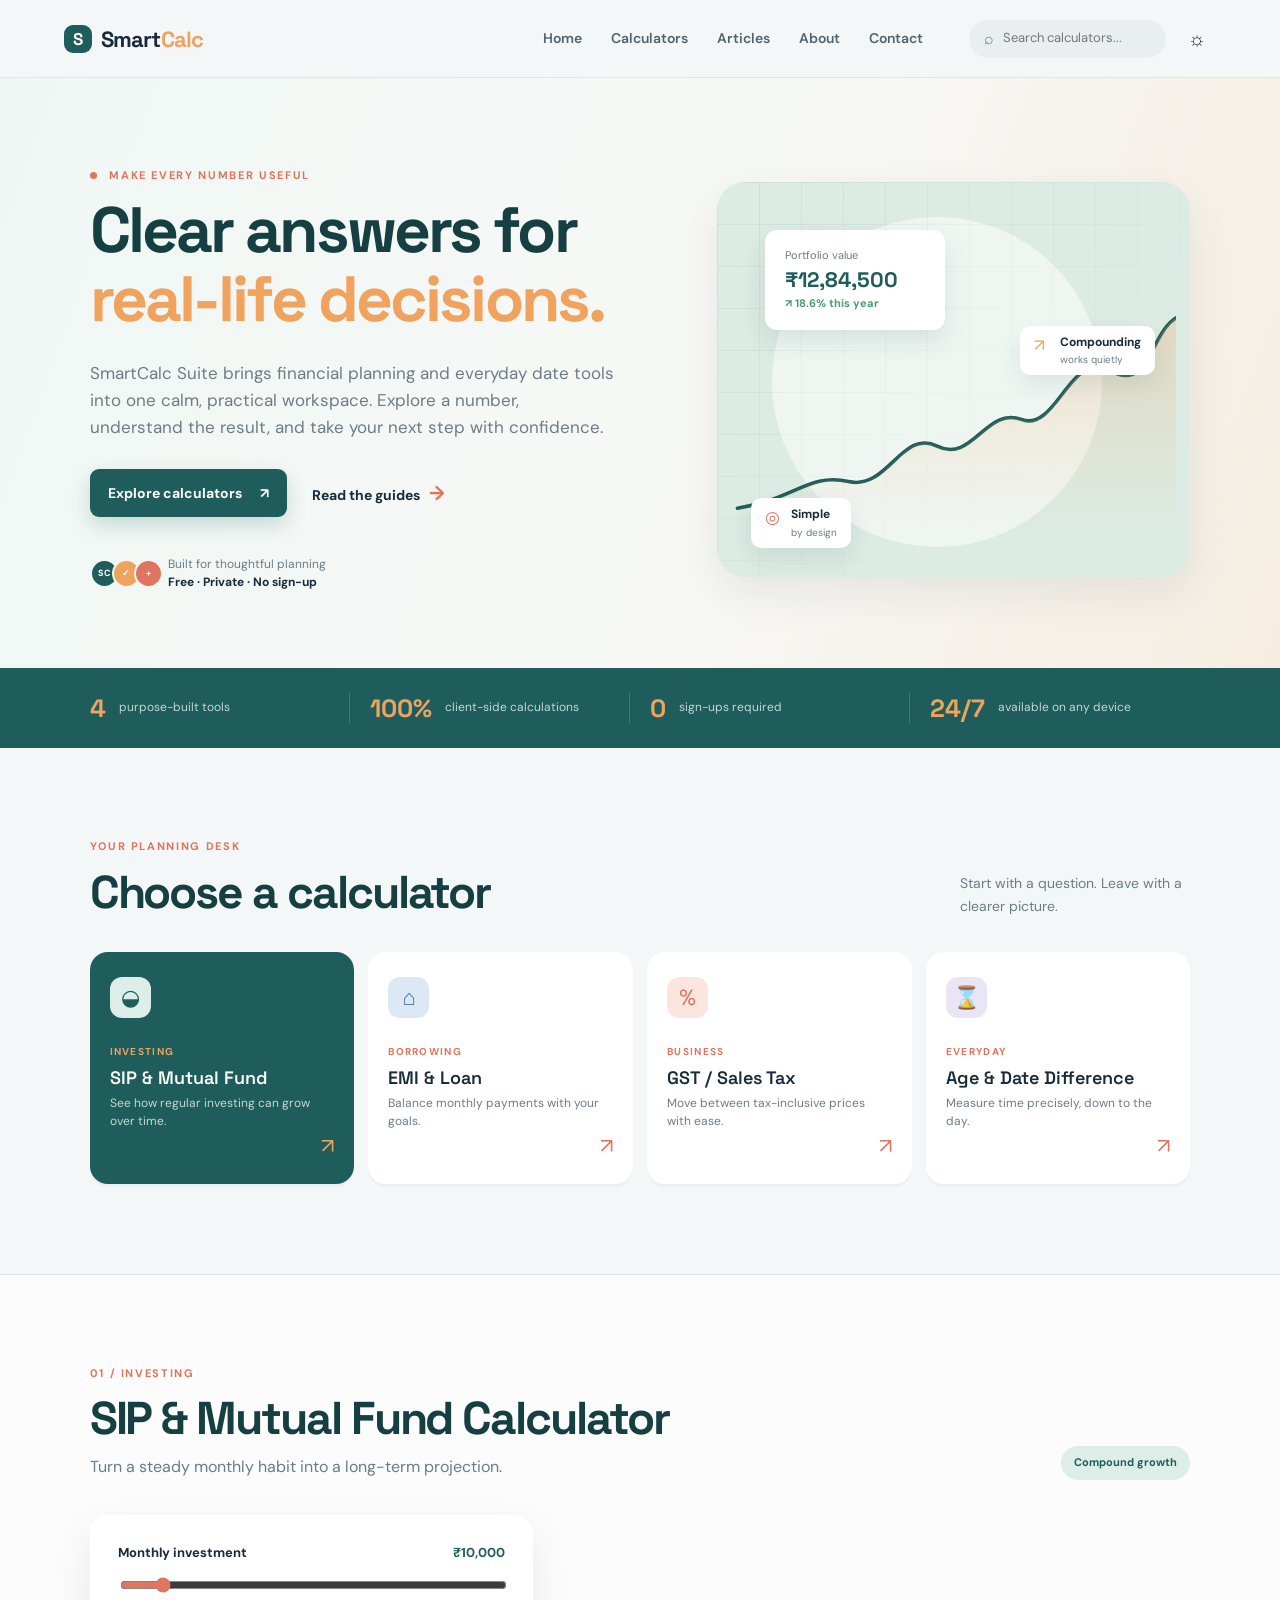
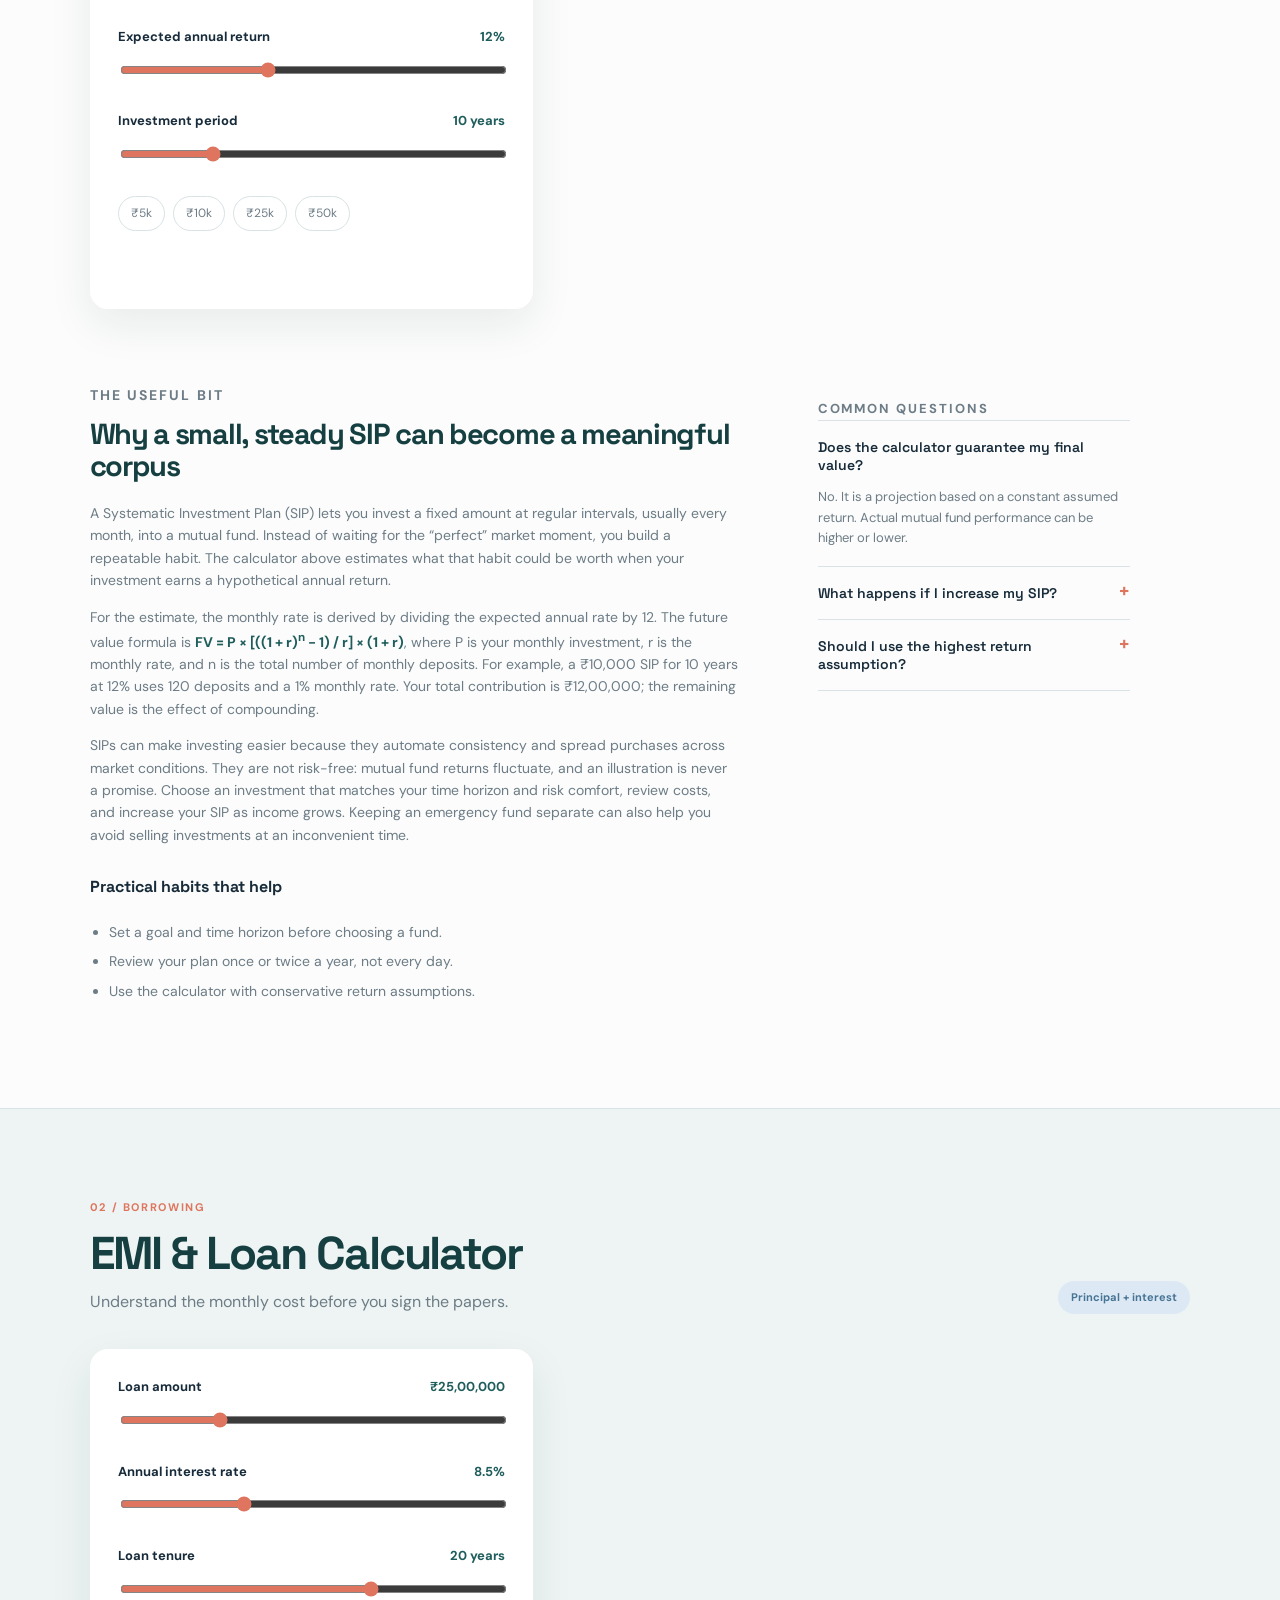
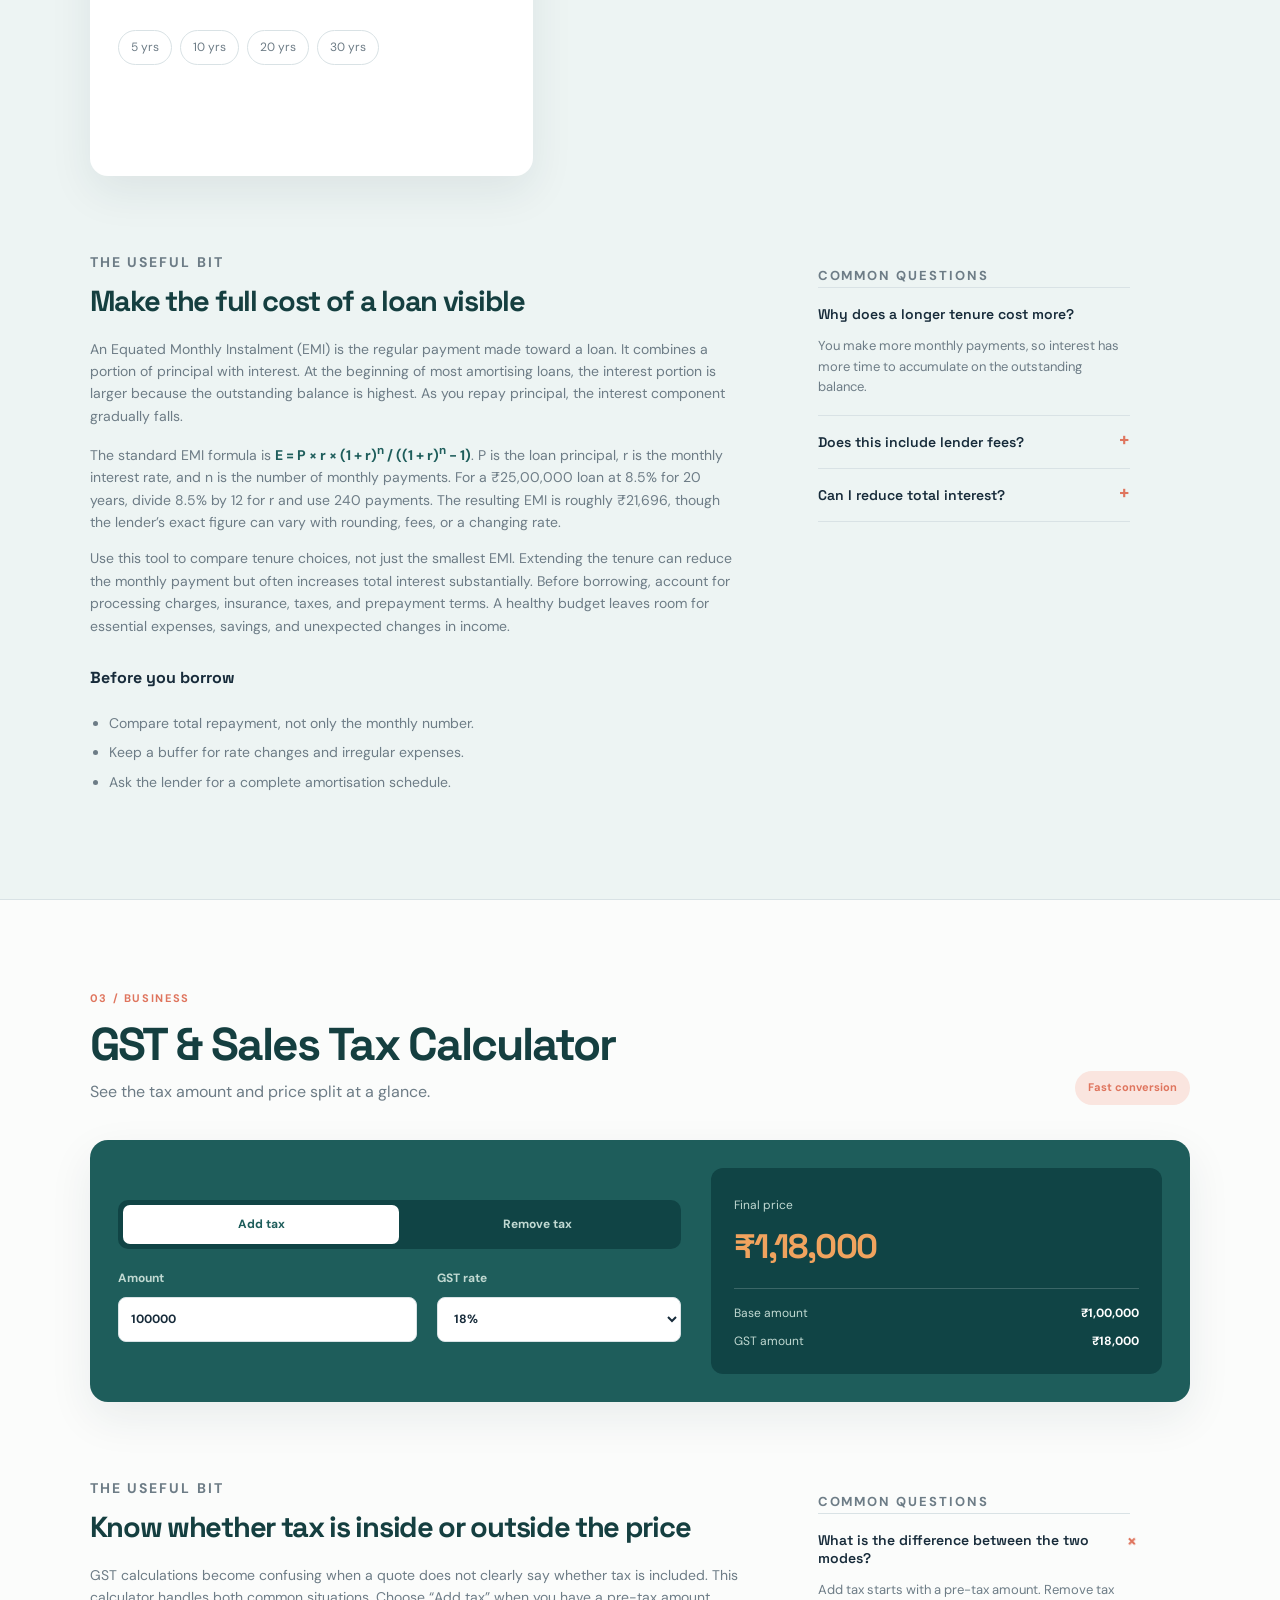
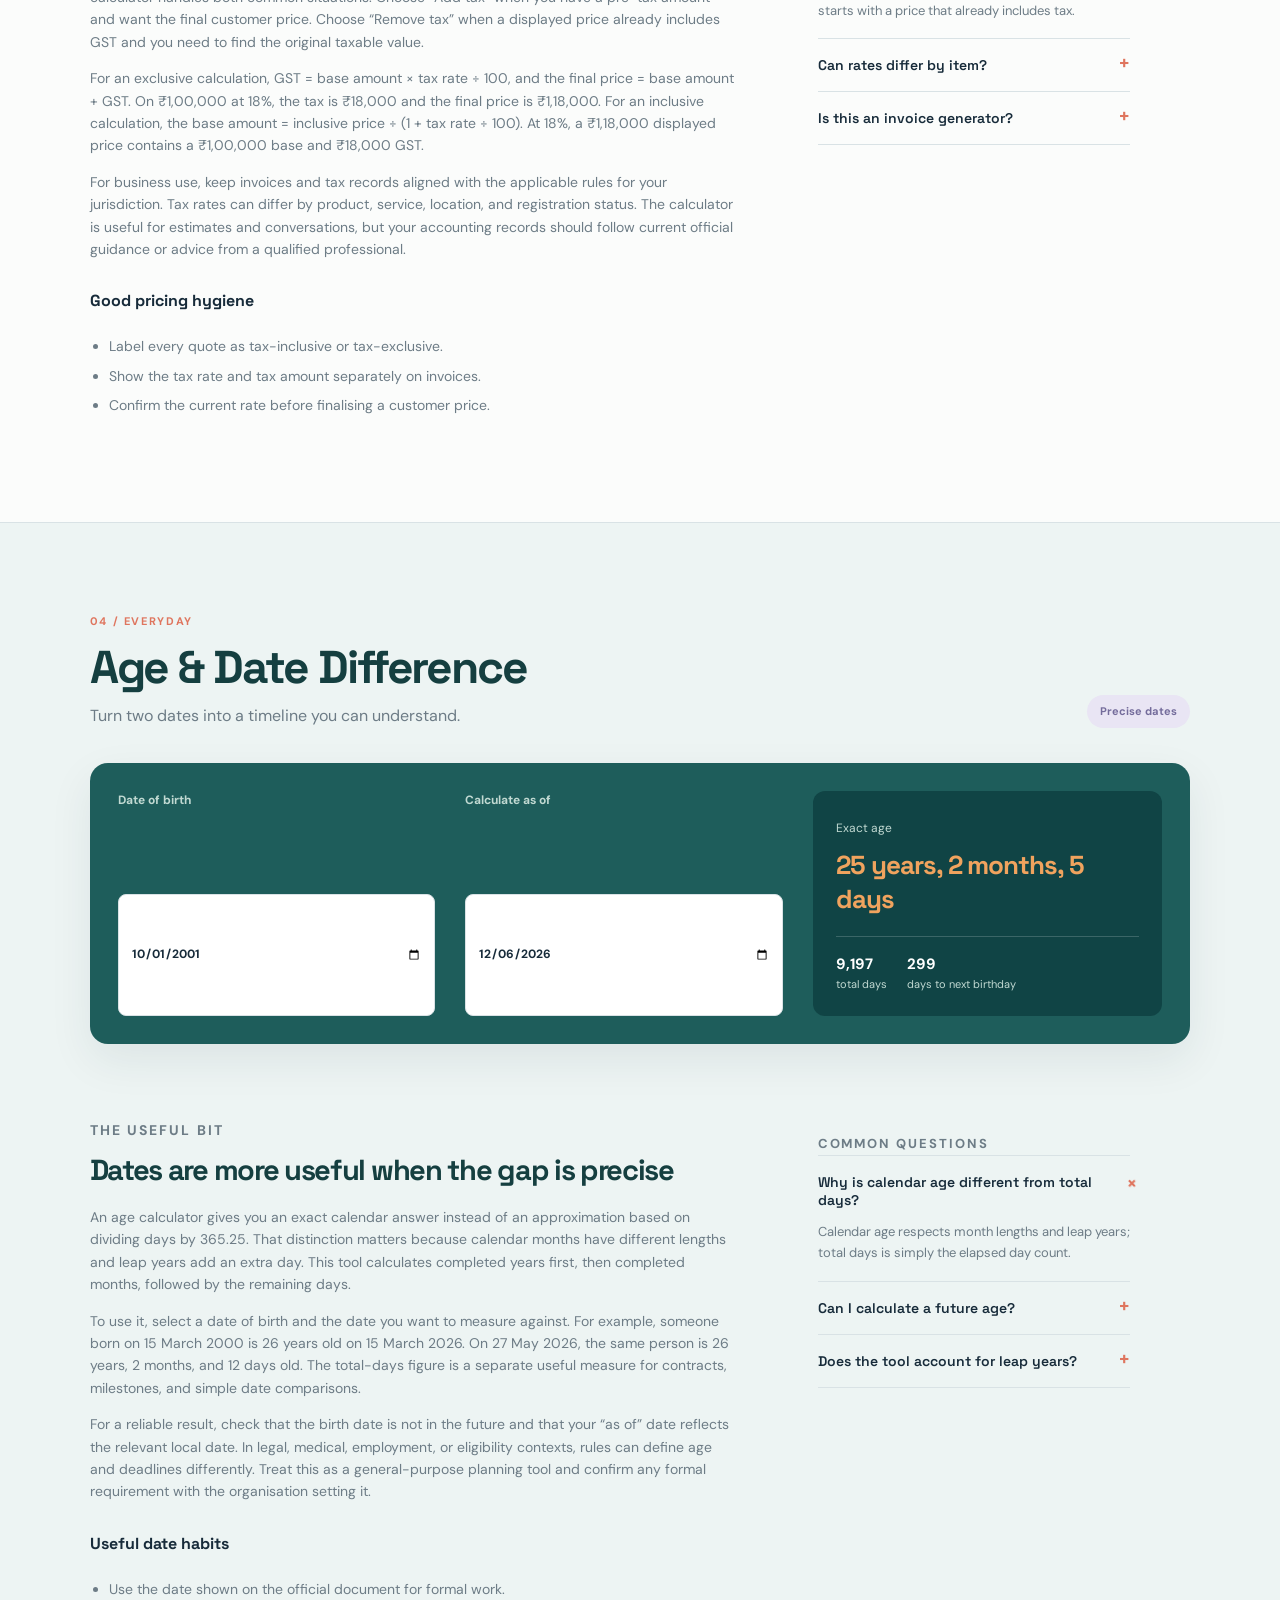
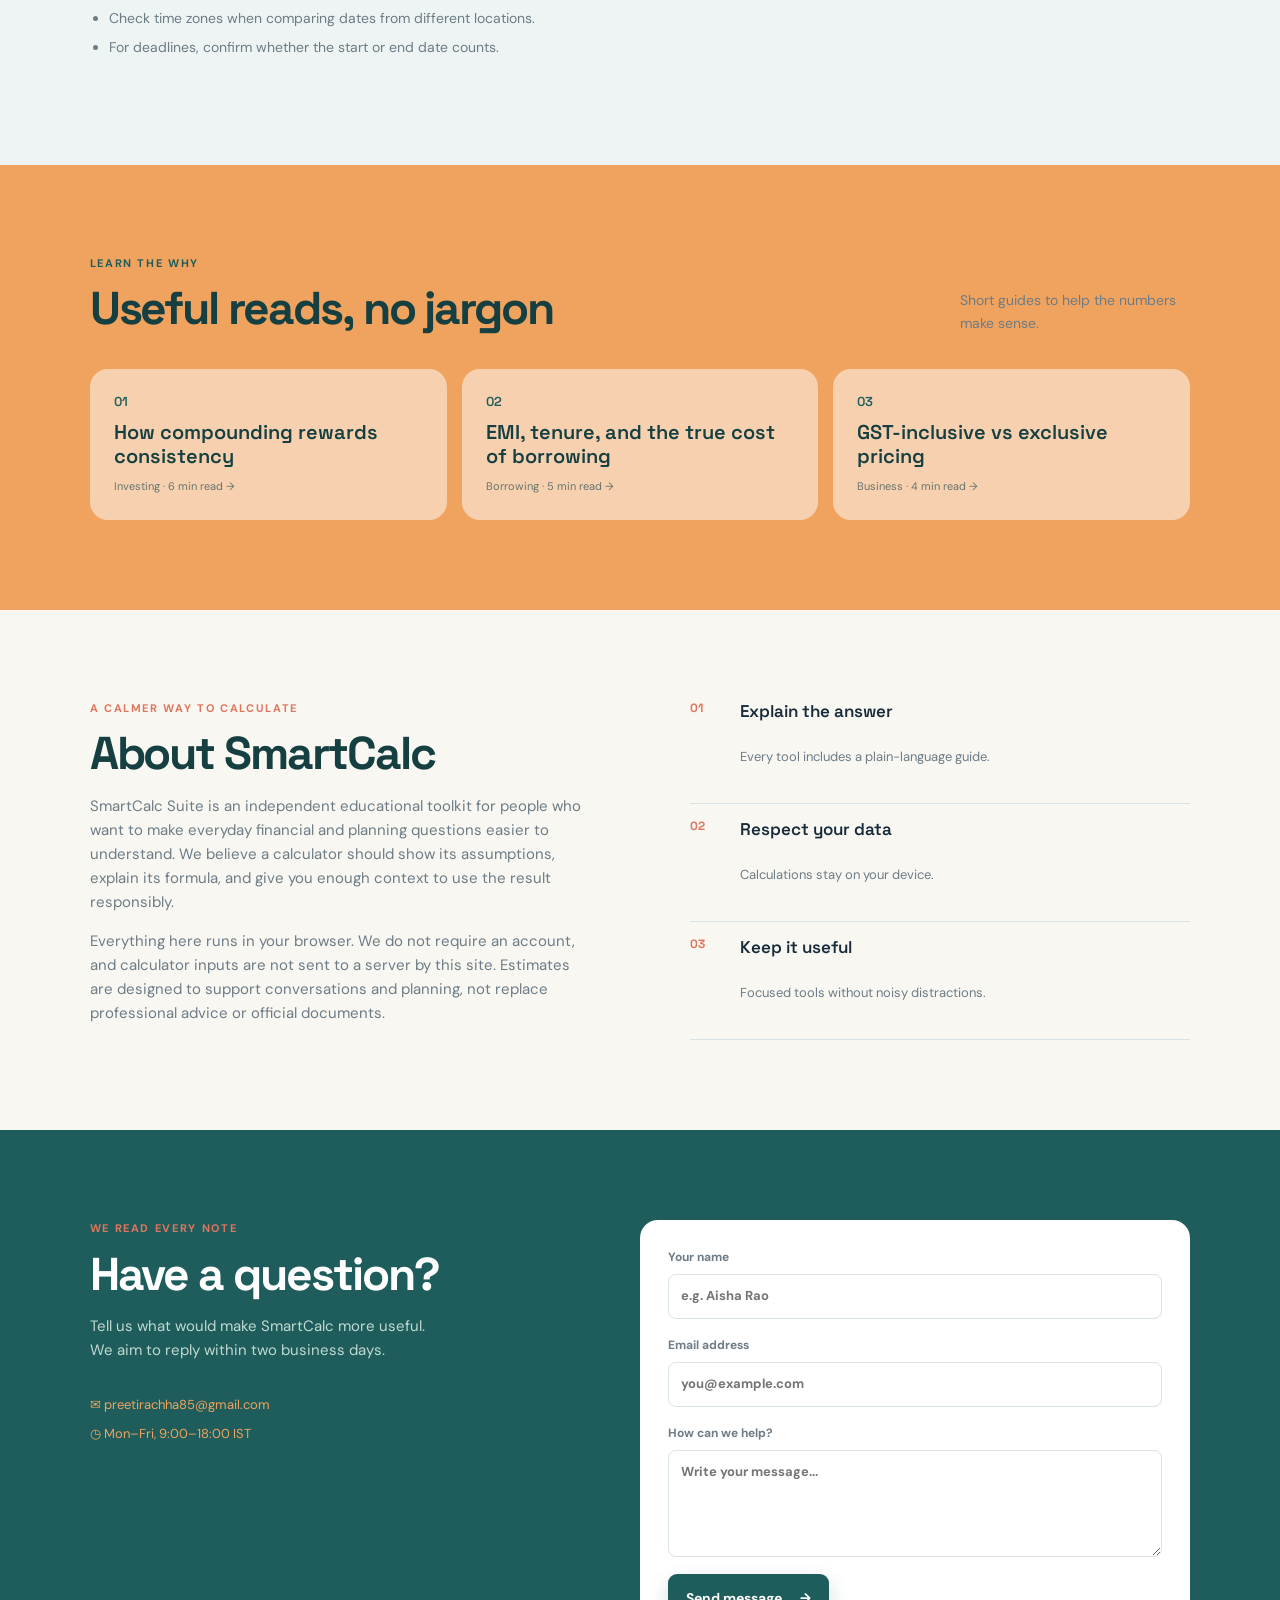
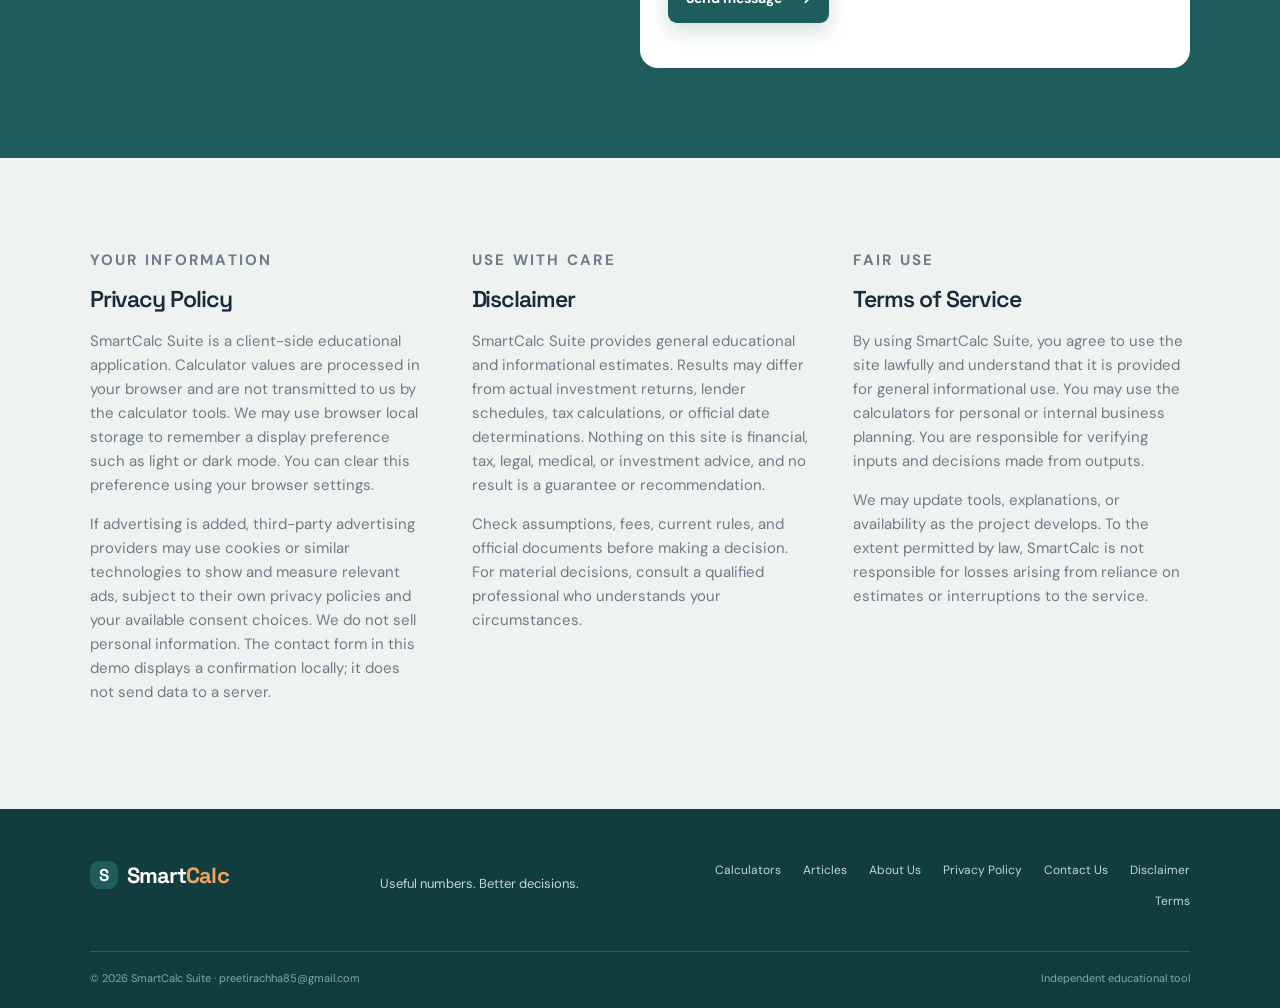
==== index.html @ 9744296a "Add files via upload" ====
<!doctype html>
<html lang="en">
<head>
  <meta charset="UTF-8">
  <meta name="viewport" content="width=device-width, initial-scale=1.0">
  <meta name="description" content="SmartCalc Suite is a free financial and utility calculator hub for SIP, EMI, GST, age and date calculations, with practical explainers.">
  <meta name="theme-color" content="#f4f7fb">
  <title>SmartCalc Suite | Financial & Utility Calculators</title>
  <link rel="preconnect" href="https://fonts.googleapis.com">
  <link rel="preconnect" href="https://fonts.gstatic.com" crossorigin>
  <link href="https://fonts.googleapis.com/css2?family=DM+Sans:wght@400;500;600;700&family=Space+Grotesk:wght@500;600;700&display=swap" rel="stylesheet">
  <link rel="stylesheet" href="styles.css">
</head>
<body>
  <div class="page-shell">
    <header class="site-header">
      <a class="brand" href="#home" aria-label="SmartCalc home"><span class="brand-mark">S</span><span>Smart<span class="brand-accent">Calc</span></span></a>
      <div class="header-actions">
        <label class="search-box" aria-label="Search calculators and articles"><span>⌕</span><input id="site-search" type="search" placeholder="Search calculators..." autocomplete="off"></label>
        <button class="icon-button" id="theme-toggle" type="button" aria-label="Switch to dark mode" title="Toggle theme"><span id="theme-icon">☼</span></button>
        <button class="menu-button" id="menu-toggle" type="button" aria-label="Open navigation" aria-expanded="false">☰</button>
      </div>
      <nav class="main-nav" id="main-nav" aria-label="Main navigation">
        <a href="#home">Home</a><a href="#calculators">Calculators</a><a href="#articles">Articles</a><a href="about.html">About</a><a href="contact.html">Contact</a>
      </nav>
    </header>

    <main>
      <section class="hero section-pad" id="home">
        <div class="hero-copy">
          <p class="eyebrow"><span class="eyebrow-dot"></span> Make every number useful</p>
          <h1>Clear answers for<br><em>real-life decisions.</em></h1>
          <p class="hero-lede">SmartCalc Suite brings financial planning and everyday date tools into one calm, practical workspace. Explore a number, understand the result, and take your next step with confidence.</p>
          <div class="hero-actions"><a class="button button-primary" href="#calculators">Explore calculators <span>↗</span></a><a class="text-link" href="#articles">Read the guides <span>→</span></a></div>
          <div class="trust-row"><div class="avatar-stack"><span>SC</span><span>✓</span><span>+</span></div><span>Built for thoughtful planning<br><strong>Free · Private · No sign-up</strong></span></div>
        </div>
        <div class="hero-art" aria-label="Illustration of financial growth" role="img">
          <div class="art-glow"></div><div class="art-grid"></div>
          <div class="growth-card"><span class="mini-label">Portfolio value</span><strong>₹12,84,500</strong><span class="positive">↗ 18.6% this year</span></div>
          <svg class="growth-line" viewBox="0 0 500 250" role="presentation"><path d="M5 220 C70 210 85 180 130 190 S190 130 230 150 S285 105 325 120 S380 40 425 65 S470 22 500 5" fill="none" stroke="currentColor" stroke-width="4" stroke-linecap="round"/><path d="M5 220 C70 210 85 180 130 190 S190 130 230 150 S285 105 325 120 S380 40 425 65 S470 22 500 5 V250 H5Z" fill="url(#area)" opacity=".26"/><defs><linearGradient id="area" x1="0" x2="0" y1="0" y2="1"><stop stop-color="#f0a35e"/><stop offset="1" stop-color="#f0a35e" stop-opacity="0"/></linearGradient></defs></svg>
          <div class="art-note note-one">↗<strong>Compounding</strong><small>works quietly</small></div><div class="art-note note-two">◎<strong>Simple</strong><small>by design</small></div>
        </div>
      </section>

      <section class="stats-strip"><div><strong>4</strong><span>purpose-built tools</span></div><div><strong>100%</strong><span>client-side calculations</span></div><div><strong>0</strong><span>sign-ups required</span></div><div><strong>24/7</strong><span>available on any device</span></div></section>

      <section class="workspace section-pad" id="calculators">
        <div class="section-heading"><div><p class="eyebrow">Your planning desk</p><h2>Choose a calculator</h2></div><p class="section-intro">Start with a question. Leave with a clearer picture.</p></div>
        <div class="calculator-grid">
          <a class="calc-tile featured" href="#sip"><span class="tile-icon">◒</span><span class="tile-body"><span class="tile-kicker">Investing</span><strong>SIP & Mutual Fund</strong><small>See how regular investing can grow over time.</small></span><span class="tile-arrow">↗</span></a>
          <a class="calc-tile" href="#emi"><span class="tile-icon blue">⌂</span><span class="tile-body"><span class="tile-kicker">Borrowing</span><strong>EMI & Loan</strong><small>Balance monthly payments with your goals.</small></span><span class="tile-arrow">↗</span></a>
          <a class="calc-tile" href="#gst"><span class="tile-icon coral">%</span><span class="tile-body"><span class="tile-kicker">Business</span><strong>GST / Sales Tax</strong><small>Move between tax-inclusive prices with ease.</small></span><span class="tile-arrow">↗</span></a>
          <a class="calc-tile" href="#age"><span class="tile-icon purple">⌛</span><span class="tile-body"><span class="tile-kicker">Everyday</span><strong>Age & Date Difference</strong><small>Measure time precisely, down to the day.</small></span><span class="tile-arrow">↗</span></a>
        </div>
      </section>

      <section class="calculator-section section-pad" id="sip"><div class="calc-header"><div><p class="eyebrow">01 / Investing</p><h2>SIP & Mutual Fund Calculator</h2><p>Turn a steady monthly habit into a long-term projection.</p></div><span class="calc-badge">Compound growth</span></div><div class="tool-layout"><div class="input-panel"><div class="field-row"><label for="sip-monthly">Monthly investment <output id="sip-monthly-value">₹10,000</output></label><input id="sip-monthly" type="range" min="500" max="100000" step="500" value="10000"></div><div class="field-row"><label for="sip-rate">Expected annual return <output id="sip-rate-value">12%</output></label><input id="sip-rate" type="range" min="1" max="30" step="0.5" value="12"></div><div class="field-row"><label for="sip-years">Investment period <output id="sip-years-value">10 years</output></label><input id="sip-years" type="range" min="1" max="40" value="10"></div><div class="quick-chips"><button data-target="sip-monthly" data-value="5000">₹5k</button><button data-target="sip-monthly" data-value="10000">₹10k</button><button data-target="sip-monthly" data-value="25000">₹25k</button><button data-target="sip-monthly" data-value="50000">₹50k</button></div></div><div class="result-panel"><div class="result-top"><span>Estimated future value</span><button class="reset-button" data-reset="sip">Reset</button></div><strong class="big-result" id="sip-result">₹23,23,391</strong><div class="result-breakdown"><div><span class="dot invested"></span><small>Invested amount</small><strong id="sip-invested">₹12,00,000</strong></div><div><span class="dot returns"></span><small>Estimated returns</small><strong id="sip-returns">₹11,23,391</strong></div></div><div class="chart-wrap"><canvas id="sip-chart" height="145" aria-label="SIP growth chart"></canvas></div></div></div><article class="info-article"><div class="article-copy"><p class="eyebrow">The useful bit</p><h3>Why a small, steady SIP can become a meaningful corpus</h3><p>A Systematic Investment Plan (SIP) lets you invest a fixed amount at regular intervals, usually every month, into a mutual fund. Instead of waiting for the “perfect” market moment, you build a repeatable habit. The calculator above estimates what that habit could be worth when your investment earns a hypothetical annual return.</p><p>For the estimate, the monthly rate is derived by dividing the expected annual rate by 12. The future value formula is <strong>FV = P × [((1 + r)<sup>n</sup> − 1) / r] × (1 + r)</strong>, where P is your monthly investment, r is the monthly rate, and n is the total number of monthly deposits. For example, a ₹10,000 SIP for 10 years at 12% uses 120 deposits and a 1% monthly rate. Your total contribution is ₹12,00,000; the remaining value is the effect of compounding.</p><p>SIPs can make investing easier because they automate consistency and spread purchases across market conditions. They are not risk-free: mutual fund returns fluctuate, and an illustration is never a promise. Choose an investment that matches your time horizon and risk comfort, review costs, and increase your SIP as income grows. Keeping an emergency fund separate can also help you avoid selling investments at an inconvenient time.</p><h4>Practical habits that help</h4><ul><li>Set a goal and time horizon before choosing a fund.</li><li>Review your plan once or twice a year, not every day.</li><li>Use the calculator with conservative return assumptions.</li></ul></div><div class="faq"><p class="eyebrow">Common questions</p><details open><summary>Does the calculator guarantee my final value?<span>+</span></summary><p>No. It is a projection based on a constant assumed return. Actual mutual fund performance can be higher or lower.</p></details><details><summary>What happens if I increase my SIP?<span>+</span></summary><p>A higher monthly contribution increases both the amount invested and the potential compounding base.</p></details><details><summary>Should I use the highest return assumption?<span>+</span></summary><p>Use a reasonable, conservative range and compare scenarios rather than relying on one optimistic number.</p></details></div></article></section>

      <section class="calculator-section section-pad alt" id="emi"><div class="calc-header"><div><p class="eyebrow">02 / Borrowing</p><h2>EMI & Loan Calculator</h2><p>Understand the monthly cost before you sign the papers.</p></div><span class="calc-badge blue-badge">Principal + interest</span></div><div class="tool-layout"><div class="input-panel"><div class="field-row"><label for="emi-principal">Loan amount <output id="emi-principal-value">₹25,00,000</output></label><input id="emi-principal" type="range" min="10000" max="10000000" step="10000" value="2500000"></div><div class="field-row"><label for="emi-rate">Annual interest rate <output id="emi-rate-value">8.5%</output></label><input id="emi-rate" type="range" min="1" max="25" step="0.1" value="8.5"></div><div class="field-row"><label for="emi-years">Loan tenure <output id="emi-years-value">20 years</output></label><input id="emi-years" type="range" min="1" max="30" value="20"></div><div class="quick-chips"><button data-target="emi-years" data-value="5">5 yrs</button><button data-target="emi-years" data-value="10">10 yrs</button><button data-target="emi-years" data-value="20">20 yrs</button><button data-target="emi-years" data-value="30">30 yrs</button></div></div><div class="result-panel"><div class="result-top"><span>Monthly EMI</span><button class="reset-button" data-reset="emi">Reset</button></div><strong class="big-result" id="emi-result">₹21,696</strong><div class="result-breakdown"><div><span class="dot invested"></span><small>Total principal</small><strong id="emi-principal-total">₹25,00,000</strong></div><div><span class="dot coral-dot"></span><small>Total interest</small><strong id="emi-interest">₹27,07,040</strong></div></div><div class="bar-chart" id="emi-bar-chart"><span></span><span></span></div><div class="bar-labels"><small>Principal</small><small>Interest</small></div></div></div><article class="info-article"><div class="article-copy"><p class="eyebrow">The useful bit</p><h3>Make the full cost of a loan visible</h3><p>An Equated Monthly Instalment (EMI) is the regular payment made toward a loan. It combines a portion of principal with interest. At the beginning of most amortising loans, the interest portion is larger because the outstanding balance is highest. As you repay principal, the interest component gradually falls.</p><p>The standard EMI formula is <strong>E = P × r × (1 + r)<sup>n</sup> / ((1 + r)<sup>n</sup> − 1)</strong>. P is the loan principal, r is the monthly interest rate, and n is the number of monthly payments. For a ₹25,00,000 loan at 8.5% for 20 years, divide 8.5% by 12 for r and use 240 payments. The resulting EMI is roughly ₹21,696, though the lender’s exact figure can vary with rounding, fees, or a changing rate.</p><p>Use this tool to compare tenure choices, not just the smallest EMI. Extending the tenure can reduce the monthly payment but often increases total interest substantially. Before borrowing, account for processing charges, insurance, taxes, and prepayment terms. A healthy budget leaves room for essential expenses, savings, and unexpected changes in income.</p><h4>Before you borrow</h4><ul><li>Compare total repayment, not only the monthly number.</li><li>Keep a buffer for rate changes and irregular expenses.</li><li>Ask the lender for a complete amortisation schedule.</li></ul></div><div class="faq"><p class="eyebrow">Common questions</p><details open><summary>Why does a longer tenure cost more?<span>+</span></summary><p>You make more monthly payments, so interest has more time to accumulate on the outstanding balance.</p></details><details><summary>Does this include lender fees?<span>+</span></summary><p>No. Add processing fees, insurance, taxes, and any other charges to understand your full borrowing cost.</p></details><details><summary>Can I reduce total interest?<span>+</span></summary><p>A larger down payment, shorter tenure, lower rate, or well-timed prepayments can reduce interest, subject to lender terms.</p></details></div></article></section>

      <section class="calculator-section section-pad" id="gst"><div class="calc-header"><div><p class="eyebrow">03 / Business</p><h2>GST & Sales Tax Calculator</h2><p>See the tax amount and price split at a glance.</p></div><span class="calc-badge coral-badge">Fast conversion</span></div><div class="gst-tool"><div class="gst-controls"><div class="segmented"><button class="active" data-gst-mode="exclusive">Add tax</button><button data-gst-mode="inclusive">Remove tax</button></div><label class="simple-field">Amount<input id="gst-amount" type="number" min="0" value="100000"></label><label class="simple-field">GST rate<select id="gst-rate"><option value="5">5%</option><option value="12">12%</option><option value="18" selected>18%</option><option value="28">28%</option></select></label></div><div class="gst-result"><span id="gst-mode-label">Final price</span><strong id="gst-total">₹1,18,000</strong><div class="gst-lines"><span>Base amount <b id="gst-base">₹1,00,000</b></span><span>GST amount <b id="gst-tax">₹18,000</b></span></div></div></div><article class="info-article"><div class="article-copy"><p class="eyebrow">The useful bit</p><h3>Know whether tax is inside or outside the price</h3><p>GST calculations become confusing when a quote does not clearly say whether tax is included. This calculator handles both common situations. Choose “Add tax” when you have a pre-tax amount and want the final customer price. Choose “Remove tax” when a displayed price already includes GST and you need to find the original taxable value.</p><p>For an exclusive calculation, GST = base amount × tax rate ÷ 100, and the final price = base amount + GST. On ₹1,00,000 at 18%, the tax is ₹18,000 and the final price is ₹1,18,000. For an inclusive calculation, the base amount = inclusive price ÷ (1 + tax rate ÷ 100). At 18%, a ₹1,18,000 displayed price contains a ₹1,00,000 base and ₹18,000 GST.</p><p>For business use, keep invoices and tax records aligned with the applicable rules for your jurisdiction. Tax rates can differ by product, service, location, and registration status. The calculator is useful for estimates and conversations, but your accounting records should follow current official guidance or advice from a qualified professional.</p><h4>Good pricing hygiene</h4><ul><li>Label every quote as tax-inclusive or tax-exclusive.</li><li>Show the tax rate and tax amount separately on invoices.</li><li>Confirm the current rate before finalising a customer price.</li></ul></div><div class="faq"><p class="eyebrow">Common questions</p><details open><summary>What is the difference between the two modes?<span>+</span></summary><p>Add tax starts with a pre-tax amount. Remove tax starts with a price that already includes tax.</p></details><details><summary>Can rates differ by item?<span>+</span></summary><p>Yes. Different goods and services may have different applicable rates or exemptions.</p></details><details><summary>Is this an invoice generator?<span>+</span></summary><p>No. It provides a quick estimate and does not create a tax-compliant invoice.</p></details></div></article></section>

      <section class="calculator-section section-pad alt" id="age"><div class="calc-header"><div><p class="eyebrow">04 / Everyday</p><h2>Age & Date Difference</h2><p>Turn two dates into a timeline you can understand.</p></div><span class="calc-badge purple-badge">Precise dates</span></div><div class="date-tool"><label class="simple-field">Date of birth<input id="birth-date" type="date"></label><label class="simple-field">Calculate as of<input id="as-of-date" type="date"></label><div class="date-result"><span>Exact age</span><strong id="age-result">24 years, 2 months, 12 days</strong><div class="date-stats"><span><b id="age-total-days">8,838</b> total days</span><span><b id="age-next-birthday">125</b> days to next birthday</span></div></div></div><article class="info-article"><div class="article-copy"><p class="eyebrow">The useful bit</p><h3>Dates are more useful when the gap is precise</h3><p>An age calculator gives you an exact calendar answer instead of an approximation based on dividing days by 365.25. That distinction matters because calendar months have different lengths and leap years add an extra day. This tool calculates completed years first, then completed months, followed by the remaining days.</p><p>To use it, select a date of birth and the date you want to measure against. For example, someone born on 15 March 2000 is 26 years old on 15 March 2026. On 27 May 2026, the same person is 26 years, 2 months, and 12 days old. The total-days figure is a separate useful measure for contracts, milestones, and simple date comparisons.</p><p>For a reliable result, check that the birth date is not in the future and that your “as of” date reflects the relevant local date. In legal, medical, employment, or eligibility contexts, rules can define age and deadlines differently. Treat this as a general-purpose planning tool and confirm any formal requirement with the organisation setting it.</p><h4>Useful date habits</h4><ul><li>Use the date shown on the official document for formal work.</li><li>Check time zones when comparing dates from different locations.</li><li>For deadlines, confirm whether the start or end date counts.</li></ul></div><div class="faq"><p class="eyebrow">Common questions</p><details open><summary>Why is calendar age different from total days?<span>+</span></summary><p>Calendar age respects month lengths and leap years; total days is simply the elapsed day count.</p></details><details><summary>Can I calculate a future age?<span>+</span></summary><p>Yes. Set the “as of” date in the future to see the age on that date.</p></details><details><summary>Does the tool account for leap years?<span>+</span></summary><p>Yes. It uses the browser’s calendar date behavior when calculating years, months, days, and total days.</p></details></div></article></section>

      <section class="article-index section-pad" id="articles"><div class="section-heading"><div><p class="eyebrow">Learn the why</p><h2>Useful reads, no jargon</h2></div><p class="section-intro">Short guides to help the numbers make sense.</p></div><div class="read-grid"><a href="#sip"><span class="read-number">01</span><strong>How compounding rewards consistency</strong><small>Investing · 6 min read →</small></a><a href="#emi"><span class="read-number">02</span><strong>EMI, tenure, and the true cost of borrowing</strong><small>Borrowing · 5 min read →</small></a><a href="#gst"><span class="read-number">03</span><strong>GST-inclusive vs exclusive pricing</strong><small>Business · 4 min read →</small></a></div></section>

      <section class="legal-section section-pad" id="about"><div class="legal-grid"><div><p class="eyebrow">A calmer way to calculate</p><h2>About SmartCalc</h2><p>SmartCalc Suite is an independent educational toolkit for people who want to make everyday financial and planning questions easier to understand. We believe a calculator should show its assumptions, explain its formula, and give you enough context to use the result responsibly.</p><p>Everything here runs in your browser. We do not require an account, and calculator inputs are not sent to a server by this site. Estimates are designed to support conversations and planning, not replace professional advice or official documents.</p></div><div class="principles"><div><span>01</span><strong>Explain the answer</strong><p>Every tool includes a plain-language guide.</p></div><div><span>02</span><strong>Respect your data</strong><p>Calculations stay on your device.</p></div><div><span>03</span><strong>Keep it useful</strong><p>Focused tools without noisy distractions.</p></div></div></div></section>

      <section class="contact-section section-pad" id="contact"><div class="contact-wrap"><div><p class="eyebrow">We read every note</p><h2>Have a question?</h2><p>Tell us what would make SmartCalc more useful. We aim to reply within two business days.</p><div class="contact-details"><span>✉ preetirachha85@gmail.com</span><span>◷ Mon–Fri, 9:00–18:00 IST</span></div></div><form id="contact-form" class="contact-form"><label>Your name<input name="name" required placeholder="e.g. Aisha Rao"></label><label>Email address<input name="email" type="email" required placeholder="you@example.com"></label><label>How can we help?<textarea name="message" required rows="4" placeholder="Write your message..."></textarea></label><button class="button button-primary" type="submit">Send message <span>→</span></button><p class="form-status" id="form-status" role="status"></p></form></div></section>

      <section class="legal-pages section-pad"><div class="legal-page-grid"><article id="privacy"><p class="eyebrow">Your information</p><h2>Privacy Policy</h2><p>SmartCalc Suite is a client-side educational application. Calculator values are processed in your browser and are not transmitted to us by the calculator tools. We may use browser local storage to remember a display preference such as light or dark mode. You can clear this preference using your browser settings.</p><p>If advertising is added, third-party advertising providers may use cookies or similar technologies to show and measure relevant ads, subject to their own privacy policies and your available consent choices. We do not sell personal information. The contact form in this demo displays a confirmation locally; it does not send data to a server.</p></article><article id="disclaimer"><p class="eyebrow">Use with care</p><h2>Disclaimer</h2><p>SmartCalc Suite provides general educational and informational estimates. Results may differ from actual investment returns, lender schedules, tax calculations, or official date determinations. Nothing on this site is financial, tax, legal, medical, or investment advice, and no result is a guarantee or recommendation.</p><p>Check assumptions, fees, current rules, and official documents before making a decision. For material decisions, consult a qualified professional who understands your circumstances.</p></article><article id="terms"><p class="eyebrow">Fair use</p><h2>Terms of Service</h2><p>By using SmartCalc Suite, you agree to use the site lawfully and understand that it is provided for general informational use. You may use the calculators for personal or internal business planning. You are responsible for verifying inputs and decisions made from outputs.</p><p>We may update tools, explanations, or availability as the project develops. To the extent permitted by law, SmartCalc is not responsible for losses arising from reliance on estimates or interruptions to the service.</p></article></div></section>
    </main>
    <footer class="site-footer"><div class="footer-top"><a class="brand" href="#home"><span class="brand-mark">S</span><span>Smart<span class="brand-accent">Calc</span></span></a><p>Useful numbers. Better decisions.</p><div class="footer-nav"><a href="#calculators">Calculators</a><a href="#articles">Articles</a><a href="about.html">About Us</a><a href="privacy-policy.html">Privacy Policy</a><a href="contact.html">Contact Us</a><a href="#disclaimer">Disclaimer</a><a href="#terms">Terms</a></div></div><div class="footer-bottom"><span>© 2026 SmartCalc Suite · preetirachha85@gmail.com</span><span>Independent educational tool</span></div></footer>
  </div>
  <script src="app.js"></script>
</body>
</html>
---- styles.css ----
/* Standalone information pages */
.standalone-page{max-width:850px;margin:0 auto;background:var(--card);padding:clamp(28px,6vw,76px);border-radius:var(--radius);box-shadow:var(--shadow)}
.standalone-page h1,.standalone-hero h1,.contact-page h1{font:700 clamp(38px,6vw,62px) 'Space Grotesk';letter-spacing:-.05em;line-height:1.05;color:var(--teal-deep);margin:0 0 18px}
.standalone-page h2{font-size:25px;color:var(--teal-deep);margin:34px 0 8px}
.standalone-page p,.about-copy p{color:var(--muted);font-size:15px}
.page-lede{color:var(--muted);font-size:17px;max-width:650px;margin:0 0 28px}
.inline-link{color:var(--coral);font-weight:700;text-decoration:underline;text-underline-offset:3px}
.back-link{display:inline-block;margin-top:28px}
.standalone-hero{display:grid;grid-template-columns:1.15fr .85fr;gap:70px;align-items:center;background:linear-gradient(110deg,#eff7f4 0%,#f7f8f6 55%,#f5ede1 100%)}
.about-stamp{width:240px;height:240px;border-radius:50%;background:var(--orange);display:grid;place-items:center;align-content:center;text-align:center;margin:auto;box-shadow:20px 20px 0 var(--mint)}
.about-stamp .brand-mark{width:48px;height:48px;font-size:25px;margin-bottom:10px}.about-stamp strong{font:700 25px 'Space Grotesk';color:var(--teal-deep)}.about-stamp small{display:block;color:var(--teal);font-size:12px;line-height:1.4;margin-top:6px}
.feature-band{background:#fff}.feature-grid{display:grid;grid-template-columns:repeat(3,1fr);gap:18px}.feature-grid article{padding:25px;border-top:3px solid var(--coral);background:var(--paper);border-radius:0 0 14px 14px}.feature-number{font:700 12px 'Space Grotesk';color:var(--coral)}.feature-grid h3{font-size:21px;margin:18px 0 8px;color:var(--teal-deep)}.feature-grid p{color:var(--muted);font-size:14px;margin:0}.about-copy{max-width:720px;margin:auto}.contact-page{background:linear-gradient(110deg,#eff7f4 0%,#f7f8f6 55%,#f5ede1 100%)}.contact-page-grid{display:grid;grid-template-columns:.85fr 1.15fr;gap:80px;align-items:start;max-width:1060px;margin:auto}.support-card{border-left:3px solid var(--orange);padding:4px 0 4px 18px;display:grid;gap:4px;margin-top:32px}.support-card span{font-size:11px;text-transform:uppercase;letter-spacing:.12em;color:var(--coral);font-weight:700;margin-top:13px}.support-card a{color:var(--teal);font-weight:700}.support-card strong{font-size:14px;color:var(--ink)}.form-note{color:var(--muted);font-size:11px}.dark-page-note{color:var(--muted)}
@media(max-width:850px){.standalone-hero,.contact-page-grid{grid-template-columns:1fr;gap:35px}.about-stamp{width:190px;height:190px}.feature-grid{grid-template-columns:1fr 1fr}}
@media(max-width:600px){.site-header .button{padding:10px 11px;font-size:12px}.standalone-page h1,.standalone-hero h1,.contact-page h1{font-size:42px}.feature-grid{grid-template-columns:1fr}.standalone-page{padding:25px 20px}.about-stamp{width:165px;height:165px}.about-stamp strong{font-size:21px}}
@import url('https://fonts.googleapis.com/css2?family=DM+Sans:wght@400;500;600;700&family=Space+Grotesk:wght@500;600;700&display=swap');
:root{--ink:#172b3a;--muted:#6d7c86;--line:#d9e2e5;--paper:#f4f7f8;--card:#fff;--teal:#1e5d5b;--teal-deep:#153f40;--mint:#dceee7;--orange:#f0a35e;--coral:#df755e;--lavender:#e9e5f4;--shadow:0 16px 44px rgba(24,52,63,.08);--radius:18px}*{box-sizing:border-box}html{scroll-behavior:smooth}body{margin:0;background:var(--paper);color:var(--ink);font-family:'DM Sans',sans-serif;line-height:1.6}a{color:inherit;text-decoration:none}button,input,textarea,select{font:inherit}button{cursor:pointer}.page-shell{overflow:hidden}.site-header{height:78px;display:flex;align-items:center;gap:46px;padding:0 max(5vw,24px);background:rgba(244,247,248,.92);border-bottom:1px solid rgba(217,226,229,.75);position:sticky;top:0;z-index:10;backdrop-filter:blur(16px)}.brand{font:700 22px 'Space Grotesk',sans-serif;letter-spacing:-.04em;display:flex;align-items:center;gap:9px;white-space:nowrap}.brand-mark{background:var(--teal);color:#fff;width:28px;height:28px;display:grid;place-items:center;border-radius:9px;font-size:17px}.brand-accent{color:var(--orange)}.main-nav{display:flex;gap:29px;font-size:14px;font-weight:600;color:#51636d;margin-left:auto}.main-nav a:hover,.footer-nav a:hover,.text-link:hover{color:var(--coral)}.header-actions{display:flex;align-items:center;gap:12px;order:3}.search-box{display:flex;align-items:center;background:#e9eff0;border:1px solid transparent;border-radius:99px;padding:0 14px;color:var(--muted);height:38px}.search-box:focus-within{border-color:var(--teal);background:#fff}.search-box input{border:0;outline:0;background:transparent;width:150px;margin-left:7px;font-size:13px;color:var(--ink)}.icon-button,.menu-button{border:0;background:transparent;color:var(--ink);font-size:20px;width:38px;height:38px;border-radius:50%}.icon-button:hover,.menu-button:hover{background:var(--mint)}.menu-button{display:none}.section-pad{padding:90px max(7vw,24px)}.hero{min-height:590px;display:grid;grid-template-columns:1fr .85fr;gap:70px;align-items:center;padding-top:84px;padding-bottom:72px;background:linear-gradient(110deg,#eff7f4 0%,#f7f8f6 55%,#f5ede1 100%)}.eyebrow{margin:0 0 12px;text-transform:uppercase;letter-spacing:.15em;color:var(--coral);font-weight:700;font-size:11px}.eyebrow-dot{width:7px;height:7px;display:inline-block;background:var(--coral);border-radius:50%;margin-right:8px}.hero h1,h2,h3{font-family:'Space Grotesk',sans-serif;letter-spacing:-.045em;line-height:1.08;margin:0}.hero h1{font-size:clamp(43px,5vw,74px);color:var(--teal-deep)}.hero h1 em{color:var(--orange);font-style:normal}.hero-lede{max-width:525px;color:var(--muted);font-size:17px;margin:25px 0 28px}.hero-actions{display:flex;align-items:center;gap:25px}.button{display:inline-flex;align-items:center;justify-content:center;gap:18px;border:0;border-radius:9px;padding:13px 18px;font-weight:700;font-size:14px}.button-primary{background:var(--teal);color:#fff;box-shadow:0 8px 20px rgba(30,93,91,.2)}.button-primary:hover{background:var(--teal-deep);transform:translateY(-1px)}.text-link{font-weight:700;font-size:14px}.text-link span{color:var(--coral);font-size:20px;margin-left:6px}.trust-row{display:flex;align-items:center;gap:12px;margin-top:39px;color:var(--muted);font-size:12px;line-height:1.45}.trust-row strong{color:var(--ink)}.avatar-stack{display:flex}.avatar-stack span{width:29px;height:29px;border-radius:50%;display:grid;place-items:center;border:2px solid #eff7f4;background:var(--teal);color:#fff;font-size:9px;font-weight:700;margin-right:-7px}.avatar-stack span:nth-child(2){background:var(--orange)}.avatar-stack span:nth-child(3){background:var(--coral)}.hero-art{min-height:395px;position:relative;background:#dcebe3;border-radius:28px;overflow:hidden;box-shadow:var(--shadow)}.art-glow{position:absolute;width:330px;height:330px;border-radius:50%;background:rgba(255,255,255,.55);top:35px;left:55px}.art-grid{position:absolute;inset:0;background:linear-gradient(rgba(30,93,91,.08) 1px,transparent 1px),linear-gradient(90deg,rgba(30,93,91,.08) 1px,transparent 1px);background-size:42px 42px;mask-image:linear-gradient(135deg,black,transparent 75%)}.growth-card{position:absolute;top:48px;left:48px;background:#fff;padding:17px 20px;border-radius:12px;box-shadow:0 12px 26px rgba(30,93,91,.12);display:grid;gap:2px;min-width:180px}.mini-label,.growth-card small{font-size:11px;color:var(--muted)}.growth-card strong{font:700 21px 'Space Grotesk';color:var(--teal)}.positive{color:#4a9b72;font-size:11px;font-weight:700}.growth-line{position:absolute;bottom:42px;left:16px;width:calc(100% - 30px);color:var(--teal)}.art-note{position:absolute;background:#fff;border-radius:10px;padding:10px 14px;box-shadow:0 10px 22px rgba(30,93,91,.1);font-size:17px;color:var(--orange);display:grid;grid-template-columns:20px 1fr;column-gap:6px;line-height:1.1}.art-note strong,.art-note small{grid-column:2}.art-note strong{font-size:12px;color:var(--ink)}.art-note small{font-size:10px;color:var(--muted)}.note-one{right:35px;top:144px}.note-two{left:34px;bottom:29px;color:var(--coral)}.stats-strip{background:var(--teal);color:#fff;display:grid;grid-template-columns:repeat(4,1fr);padding:24px max(7vw,24px);gap:20px}.stats-strip div{display:flex;align-items:center;gap:13px;border-right:1px solid rgba(255,255,255,.18)}.stats-strip div:last-child{border:0}.stats-strip strong{font:700 25px 'Space Grotesk';color:var(--orange)}.stats-strip span{font-size:12px;color:#c2d8d2}.section-heading{display:flex;justify-content:space-between;align-items:end;margin-bottom:35px}.section-heading h2,.calc-header h2,.legal-section h2,.contact-section h2{font-size:clamp(31px,4vw,46px);color:var(--teal-deep)}.section-intro{max-width:230px;color:var(--muted);font-size:14px;margin:0}.calculator-grid{display:grid;grid-template-columns:repeat(4,1fr);gap:14px}.calc-tile{background:var(--card);padding:25px 20px 20px;border-radius:var(--radius);min-height:213px;display:flex;flex-direction:column;transition:.25s;box-shadow:0 3px 0 rgba(23,43,58,.03)}.calc-tile:hover{transform:translateY(-5px);box-shadow:var(--shadow)}.calc-tile.featured{background:var(--teal);color:#fff}.tile-icon{width:41px;height:41px;border-radius:12px;display:grid;place-items:center;background:var(--mint);color:var(--teal);font-size:22px;margin-bottom:26px}.tile-icon.blue{background:#dce9f4;color:#477495}.tile-icon.coral{background:#fae5df;color:var(--coral)}.tile-icon.purple{background:var(--lavender);color:#746c9b}.tile-kicker{font-size:10px;text-transform:uppercase;letter-spacing:.13em;color:var(--coral);font-weight:700}.featured .tile-kicker{color:var(--orange)}.tile-body{display:grid;gap:6px}.tile-body strong{font:600 18px 'Space Grotesk'}.tile-body small{color:var(--muted);font-size:12px;line-height:1.45}.featured small{color:#c4d8d1}.tile-arrow{margin-top:auto;align-self:end;font-size:21px;color:var(--coral)}.featured .tile-arrow{color:var(--orange)}.calculator-section{border-top:1px solid var(--line);background:#fbfcfb}.calculator-section.alt{background:#edf4f3}.calc-header{display:flex;justify-content:space-between;align-items:end;margin-bottom:35px}.calc-header>div p:not(.eyebrow){color:var(--muted);margin:10px 0 0}.calc-badge{padding:8px 13px;background:var(--mint);border-radius:99px;color:var(--teal);font-size:11px;font-weight:700}.blue-badge{background:#dce9f4;color:#477495}.coral-badge{background:#fae5df;color:var(--coral)}.purple-badge{background:var(--lavender);color:#746c9b}.tool-layout{display:grid;grid-template-columns:.82fr 1.18fr;gap:20px;align-items:stretch}.input-panel,.result-panel,.gst-tool,.date-tool{background:#fff;border-radius:var(--radius);padding:28px;box-shadow:var(--shadow)}.field-row{margin-bottom:26px}.field-row label{display:flex;justify-content:space-between;font-size:13px;font-weight:700;margin-bottom:12px}.field-row output{color:var(--teal);font-weight:700}.field-row input[type=range]{width:100%;accent-color:var(--coral)}.quick-chips{display:flex;gap:8px;flex-wrap:wrap}.quick-chips button{border:1px solid var(--line);background:transparent;border-radius:99px;padding:7px 12px;color:var(--muted);font-size:12px}.quick-chips button:hover{border-color:var(--coral);color:var(--coral)}.result-panel{background:var(--teal);color:#fff;position:relative;overflow:hidden}.result-panel:after{content:'';position:absolute;width:220px;height:220px;border:1px solid rgba(255,255,255,.13);border-radius:50%;right:-80px;top:-50px}.result-top{display:flex;justify-content:space-between;color:#c1d9d2;font-size:12px;position:relative;z-index:1}.reset-button{background:transparent;border:0;color:#fff;font-size:12px;text-decoration:underline}.big-result{display:block;font:700 clamp(33px,5vw,52px) 'Space Grotesk';letter-spacing:-.04em;margin:19px 0 25px;color:var(--orange);position:relative;z-index:1}.result-breakdown{display:flex;gap:35px;position:relative;z-index:1}.result-breakdown div{display:grid;grid-template-columns:10px 1fr;column-gap:7px}.result-breakdown .dot{grid-row:span 2;margin-top:4px}.dot{width:8px;height:8px;border-radius:50%;display:inline-block}.invested{background:#bcded1}.returns{background:var(--orange)}.coral-dot{background:var(--coral)}.result-breakdown small{font-size:10px;color:#bed2cd}.result-breakdown strong{font-size:14px}.chart-wrap{margin-top:24px;position:relative;z-index:1}.chart-wrap canvas{display:block;width:100%;height:145px}.bar-chart{height:145px;margin-top:27px;display:flex;align-items:end;gap:35px;padding:0 25px;border-bottom:1px solid rgba(255,255,255,.3);position:relative}.bar-chart span{width:65px;background:var(--orange);border-radius:7px 7px 0 0;display:block}.bar-chart span:first-child{height:70%;background:#bcded1}.bar-chart span:last-child{height:46%;background:var(--coral)}.bar-labels{display:flex;gap:35px;padding:8px 25px;color:#c1d9d2;font-size:10px}.info-article{display:grid;grid-template-columns:1.35fr .65fr;gap:80px;margin-top:75px;max-width:1040px}.article-copy h3{font-size:29px;color:var(--teal-deep);margin:5px 0 21px}.article-copy h4{font-family:'Space Grotesk';margin-top:28px}.article-copy p,.article-copy li,.faq p{font-size:14px;color:var(--muted)}.article-copy strong{color:var(--teal)}.article-copy ul{padding-left:19px}.article-copy li{margin:7px 0}.faq{padding-top:2px}.faq details{border-top:1px solid var(--line);padding:17px 0}.faq details:last-child{border-bottom:1px solid var(--line)}.faq summary{list-style:none;cursor:pointer;font:600 14px 'Space Grotesk';display:flex;justify-content:space-between;gap:10px}.faq summary::-webkit-details-marker{display:none}.faq summary span{color:var(--coral);font-size:20px;line-height:15px}.faq details[open] summary span{transform:rotate(45deg)}.faq p{margin:13px 0 0;font-size:13px}.gst-tool,.date-tool{display:grid;grid-template-columns:1fr .8fr;gap:30px;background:var(--teal);color:#fff}.gst-controls{display:grid;grid-template-columns:1.1fr .9fr;gap:20px;align-content:center}.segmented{grid-column:1/-1;background:#104445;padding:5px;border-radius:10px;display:flex}.segmented button{flex:1;border:0;border-radius:7px;background:transparent;color:#c1d9d2;padding:10px;font-size:12px;font-weight:700}.segmented button.active{background:#fff;color:var(--teal)}.simple-field{font-size:12px;color:var(--muted);display:grid;gap:8px;font-weight:700}.gst-tool .simple-field,.date-tool .simple-field{color:#c1d9d2}.simple-field input,.simple-field select{width:100%;background:#fff;border:1px solid var(--line);border-radius:8px;padding:12px;color:var(--ink);outline-color:var(--coral)}.gst-result,.date-result{background:#104445;border-radius:12px;padding:23px;align-self:stretch}.gst-result>span,.date-result>span{font-size:12px;color:#c1d9d2}.gst-result>strong,.date-result>strong{display:block;color:var(--orange);font:700 34px 'Space Grotesk';margin:8px 0 20px;letter-spacing:-.04em}.gst-lines{display:grid;gap:9px;border-top:1px solid rgba(255,255,255,.18);padding-top:15px;color:#c1d9d2;font-size:12px}.gst-lines span{display:flex;justify-content:space-between}.gst-lines b{color:#fff}.date-tool{grid-template-columns:1fr 1fr 1.1fr}.date-result>strong{font-size:26px}.date-stats{border-top:1px solid rgba(255,255,255,.18);padding-top:15px;display:flex;gap:20px;color:#c1d9d2;font-size:11px}.date-stats b{display:block;color:#fff;font-size:15px}.article-index{background:var(--orange)}.article-index .eyebrow{color:var(--teal)}.read-grid{display:grid;grid-template-columns:repeat(3,1fr);gap:15px}.read-grid a{background:rgba(255,255,255,.5);padding:24px;border-radius:var(--radius);display:grid;gap:10px;transition:.2s}.read-grid a:hover{background:#fff;transform:translateY(-3px)}.read-number{font:600 13px 'Space Grotesk';color:var(--teal)}.read-grid strong{font:600 20px 'Space Grotesk';color:var(--teal-deep);line-height:1.2}.read-grid small{color:#66736d;font-size:11px}.legal-section{background:#f8f7f2}.legal-grid{display:grid;grid-template-columns:1fr 1fr;gap:100px}.legal-grid>div>p:not(.eyebrow),.contact-wrap>div>p:not(.eyebrow),.legal-page-grid p{color:var(--muted);font-size:15px}.principles{display:grid;gap:14px}.principles div{display:grid;grid-template-columns:35px 1fr;gap:5px 15px;border-bottom:1px solid var(--line);padding-bottom:15px}.principles span{font:700 12px 'Space Grotesk';color:var(--coral)}.principles strong{font:600 17px 'Space Grotesk'}.principles p{grid-column:2;margin:0;color:var(--muted);font-size:13px}.contact-section{background:var(--teal);color:#fff}.contact-wrap{display:grid;grid-template-columns:.9fr 1.1fr;gap:100px}.contact-wrap h2{color:#fff}.contact-wrap>div>p:not(.eyebrow){color:#c1d9d2;max-width:360px}.contact-details{display:grid;gap:8px;color:var(--orange);font-size:13px;margin-top:33px}.contact-form{background:#fff;padding:28px;border-radius:var(--radius);display:grid;gap:17px}.contact-form label{color:var(--muted);font-size:12px;font-weight:700;display:grid;gap:7px}.contact-form input,.contact-form textarea{border:1px solid var(--line);border-radius:8px;padding:11px 12px;resize:vertical;outline-color:var(--coral);font-size:13px}.contact-form .button{justify-self:start}.form-status{color:var(--teal);font-size:12px;margin:0}.legal-pages{background:#eef3f2}.legal-page-grid{display:grid;grid-template-columns:repeat(3,1fr);gap:45px}.legal-page-grid h2{font:600 23px 'Space Grotesk';margin-bottom:12px}.site-footer{background:#123d3e;color:#c1d9d2;padding:52px max(7vw,24px) 20px}.footer-top{display:grid;grid-template-columns:1fr 1fr 2fr;gap:30px;align-items:start;padding-bottom:40px;border-bottom:1px solid rgba(255,255,255,.15)}.site-footer .brand{color:#fff}.site-footer>div>p{font-size:13px}.footer-nav{display:flex;justify-content:flex-end;flex-wrap:wrap;gap:12px 22px;font-size:12px}.footer-bottom{display:flex;justify-content:space-between;padding-top:18px;font-size:11px;color:#83aaa1}@media(max-width:850px){.site-header{gap:15px}.main-nav{gap:13px}.hero{grid-template-columns:1fr;gap:30px}.hero-art{min-height:340px}.calculator-grid{grid-template-columns:repeat(2,1fr)}.tool-layout,.info-article{grid-template-columns:1fr}.info-article{gap:35px}.gst-tool,.date-tool{grid-template-columns:1fr}.date-tool{gap:20px}.legal-grid,.contact-wrap{grid-template-columns:1fr;gap:40px}.legal-page-grid{grid-template-columns:1fr 1fr}.footer-top{grid-template-columns:1fr 2fr}.footer-top>.brand{grid-column:1}.footer-top>p{grid-column:2;grid-row:1}.footer-nav{grid-column:1/-1;justify-content:flex-start}}@media(max-width:600px){.site-header{height:66px;flex-wrap:wrap;padding:0 18px}.main-nav{display:none;position:absolute;left:0;right:0;top:65px;background:#fff;padding:18px 24px;box-shadow:var(--shadow);flex-direction:column;gap:15px}.main-nav.open{display:flex}.menu-button{display:block}.search-box input{width:100px}.header-actions{margin-left:auto}.section-pad{padding:62px 18px}.hero{padding-top:62px}.hero h1{font-size:45px}.hero-lede{font-size:15px}.hero-art{min-height:300px}.growth-card{top:25px;left:25px}.note-one{right:20px;top:125px}.note-two{left:20px}.stats-strip{grid-template-columns:1fr 1fr;padding:22px 18px;gap:18px}.stats-strip div:nth-child(2){border:0}.stats-strip strong{font-size:20px}.stats-strip span{font-size:11px}.section-heading,.calc-header{display:block}.section-intro{margin-top:15px}.calc-badge{display:inline-block;margin-top:18px}.calculator-grid{grid-template-columns:1fr}.calc-tile{min-height:180px}.tool-layout{gap:14px}.input-panel,.result-panel,.gst-tool,.date-tool{padding:20px}.result-breakdown{gap:19px}.big-result{font-size:39px}.info-article{margin-top:50px}.article-copy h3{font-size:25px}.gst-controls{grid-template-columns:1fr}.date-stats{gap:12px}.read-grid{grid-template-columns:1fr}.legal-page-grid{grid-template-columns:1fr}.footer-top{grid-template-columns:1fr;gap:14px}.footer-top>p{grid-column:1;grid-row:auto}.footer-nav{grid-column:1}.footer-bottom{display:grid;gap:8px}}
@media(prefers-reduced-motion:no-preference){.hero-copy{animation:rise .65s ease both}.hero-art{animation:rise .65s .1s ease both}@keyframes rise{from{opacity:0;transform:translateY(12px)}to{opacity:1;transform:none}}}
body.dark{--ink:#e5efed;--muted:#9cb0ae;--line:#324e50;--paper:#102a2b;--card:#173637;--teal:#2f8780;--teal-deep:#dceee7;--mint:#244846;--shadow:0 16px 44px rgba(0,0,0,.18)}body.dark .site-header{background:rgba(16,42,43,.93)}body.dark .hero{background:linear-gradient(110deg,#173b3a,#193231 55%,#403a2f)}body.dark .search-box{background:#173637}body.dark .search-box input{color:var(--ink)}body.dark .growth-card,body.dark .input-panel,body.dark .result-panel,body.dark .gst-tool,body.dark .date-tool,body.dark .contact-form,body.dark .read-grid a{background:#173637}body.dark .article-index{background:#b77a42}body.dark .calculator-section{background:#132f30}body.dark .calculator-section.alt,body.dark .legal-pages,body.dark .legal-section{background:#153536}body.dark .read-grid a{background:rgba(255,255,255,.1)}body.dark .main-nav{background:#173637}body.dark .simple-field input,body.dark .simple-field select{background:#fff;color:#173637}
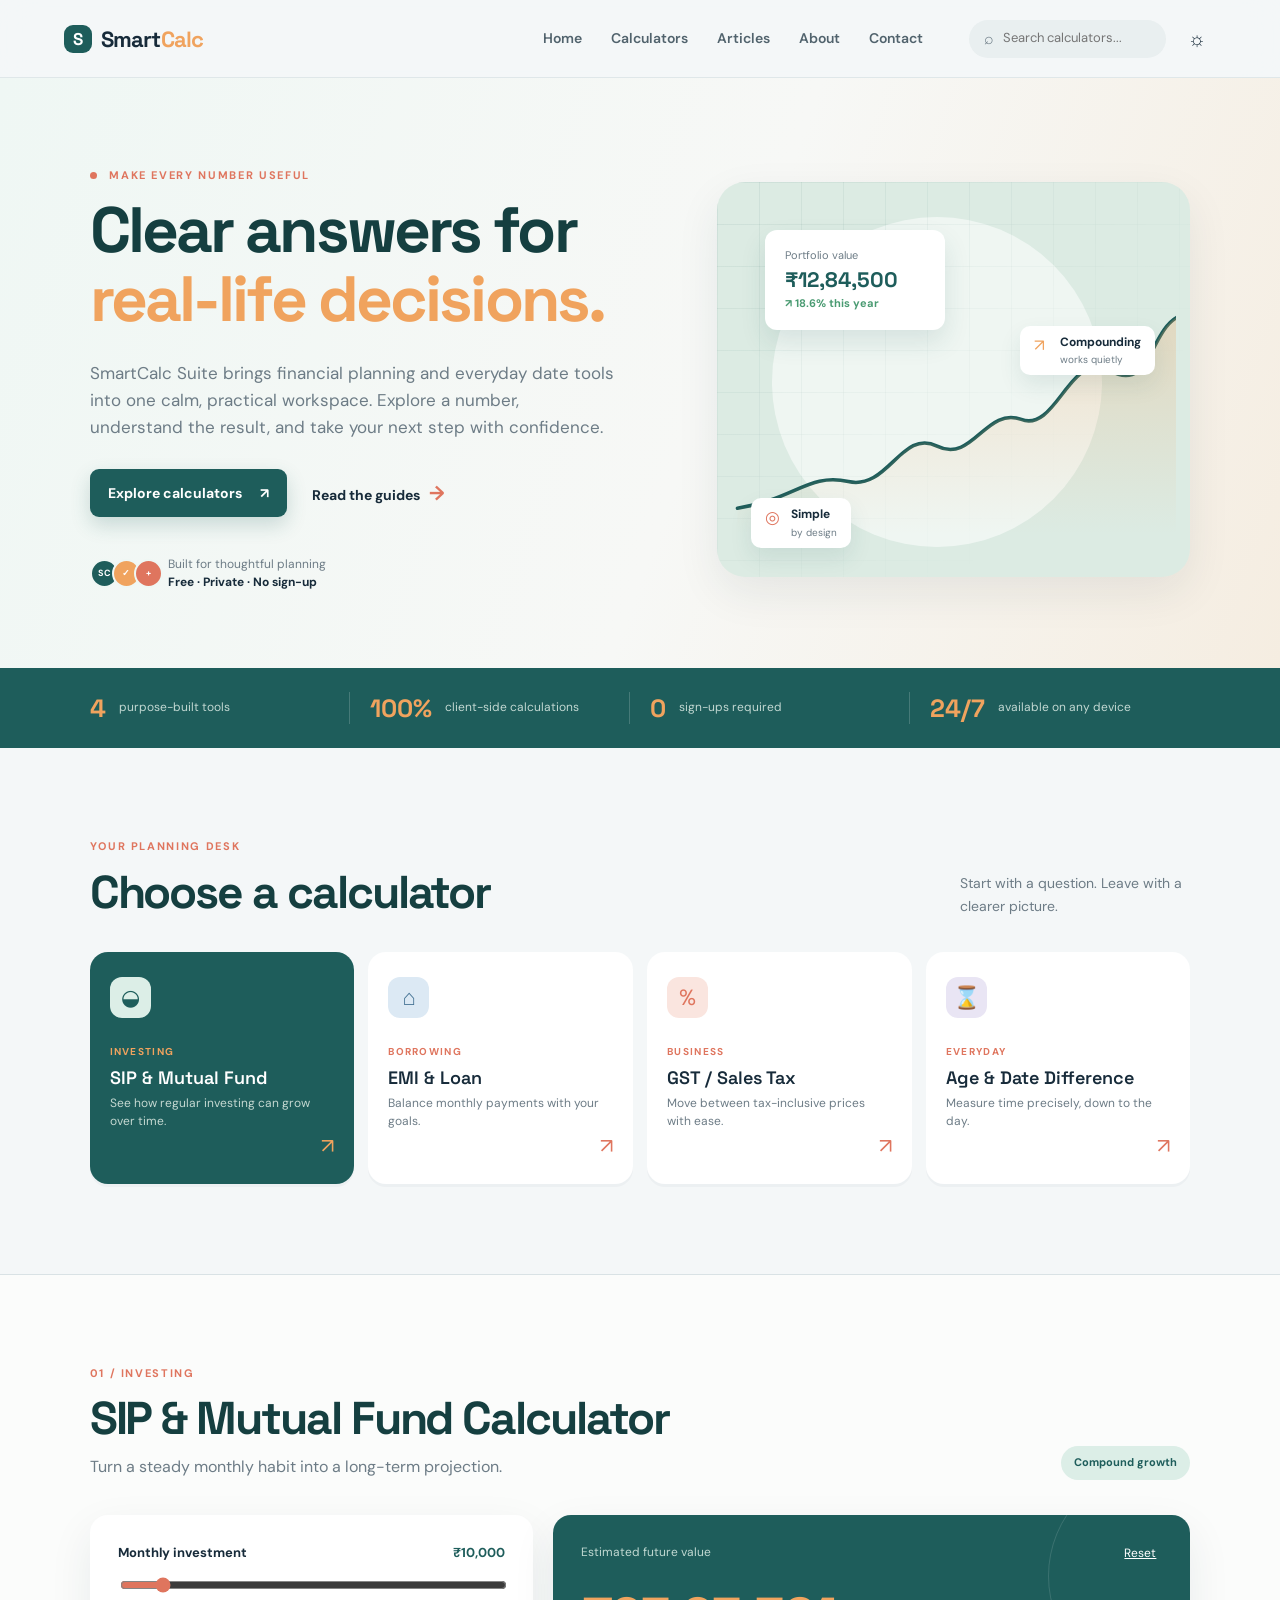
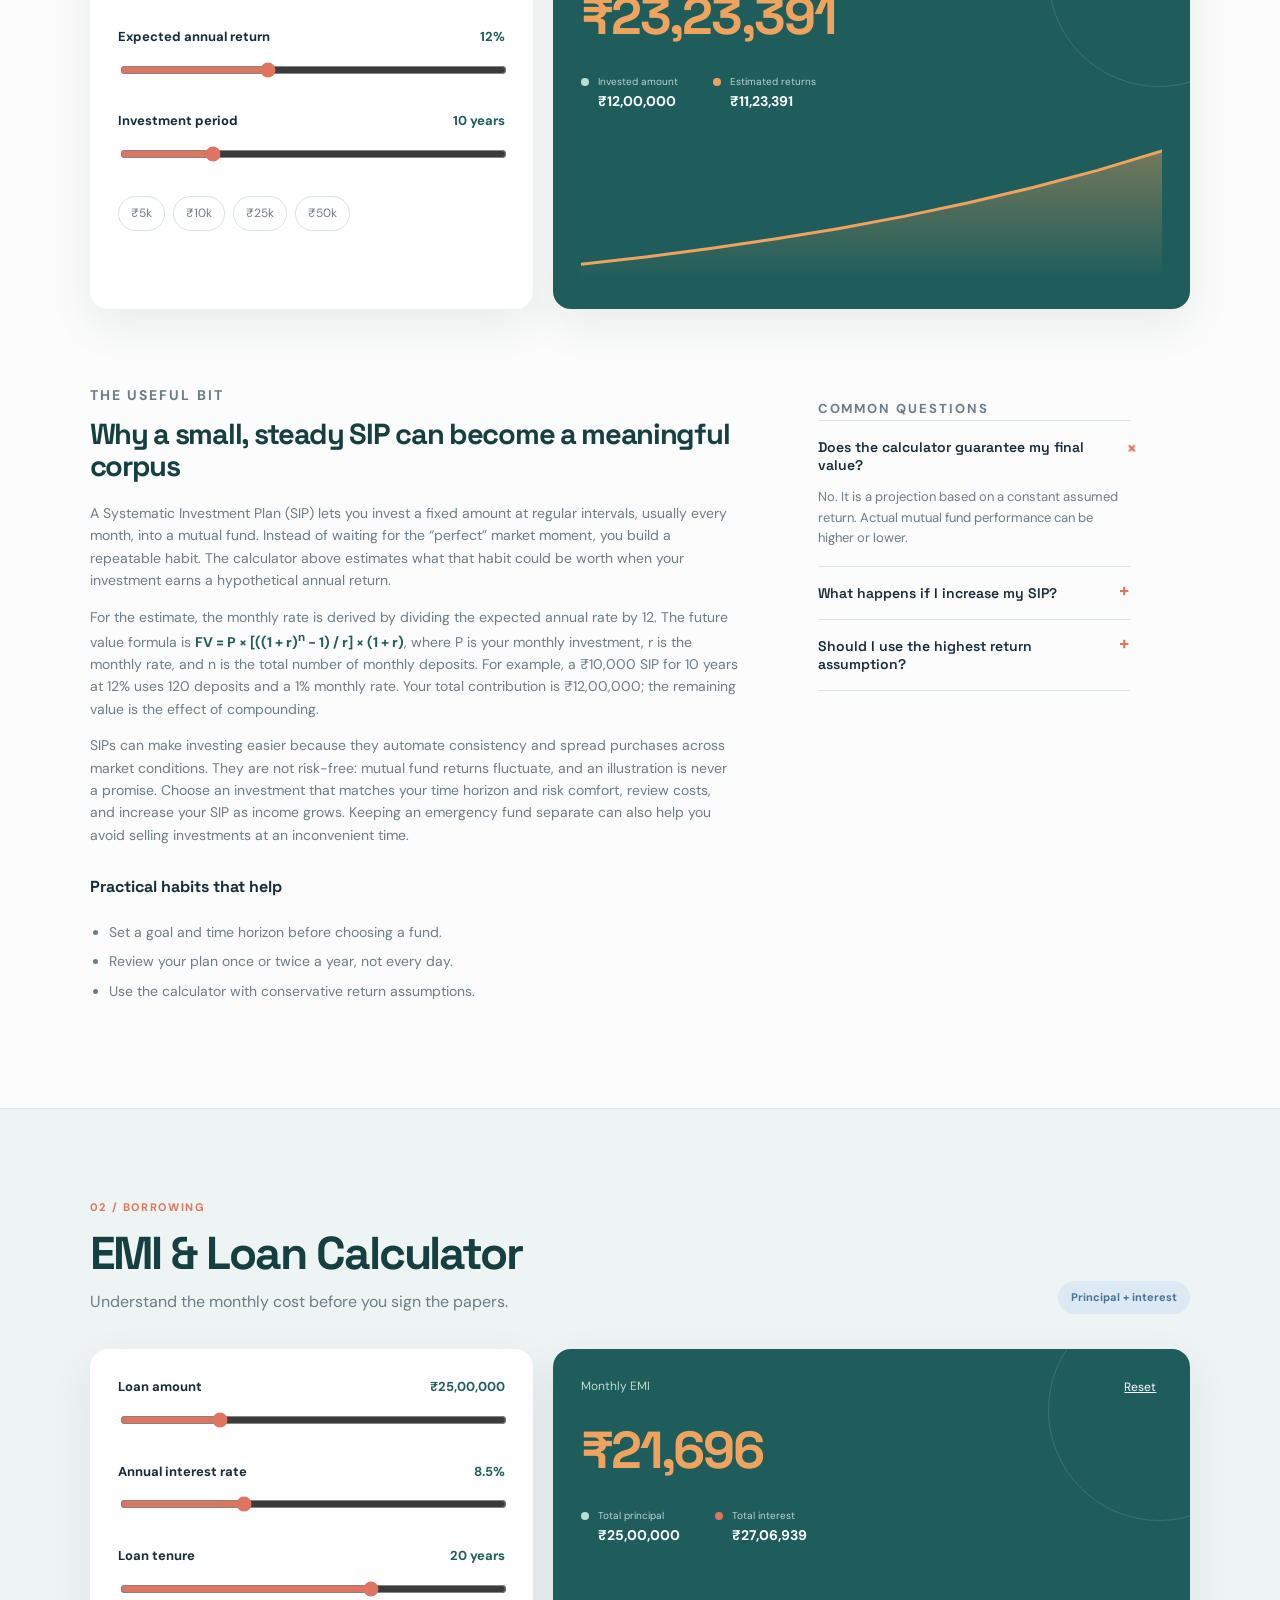
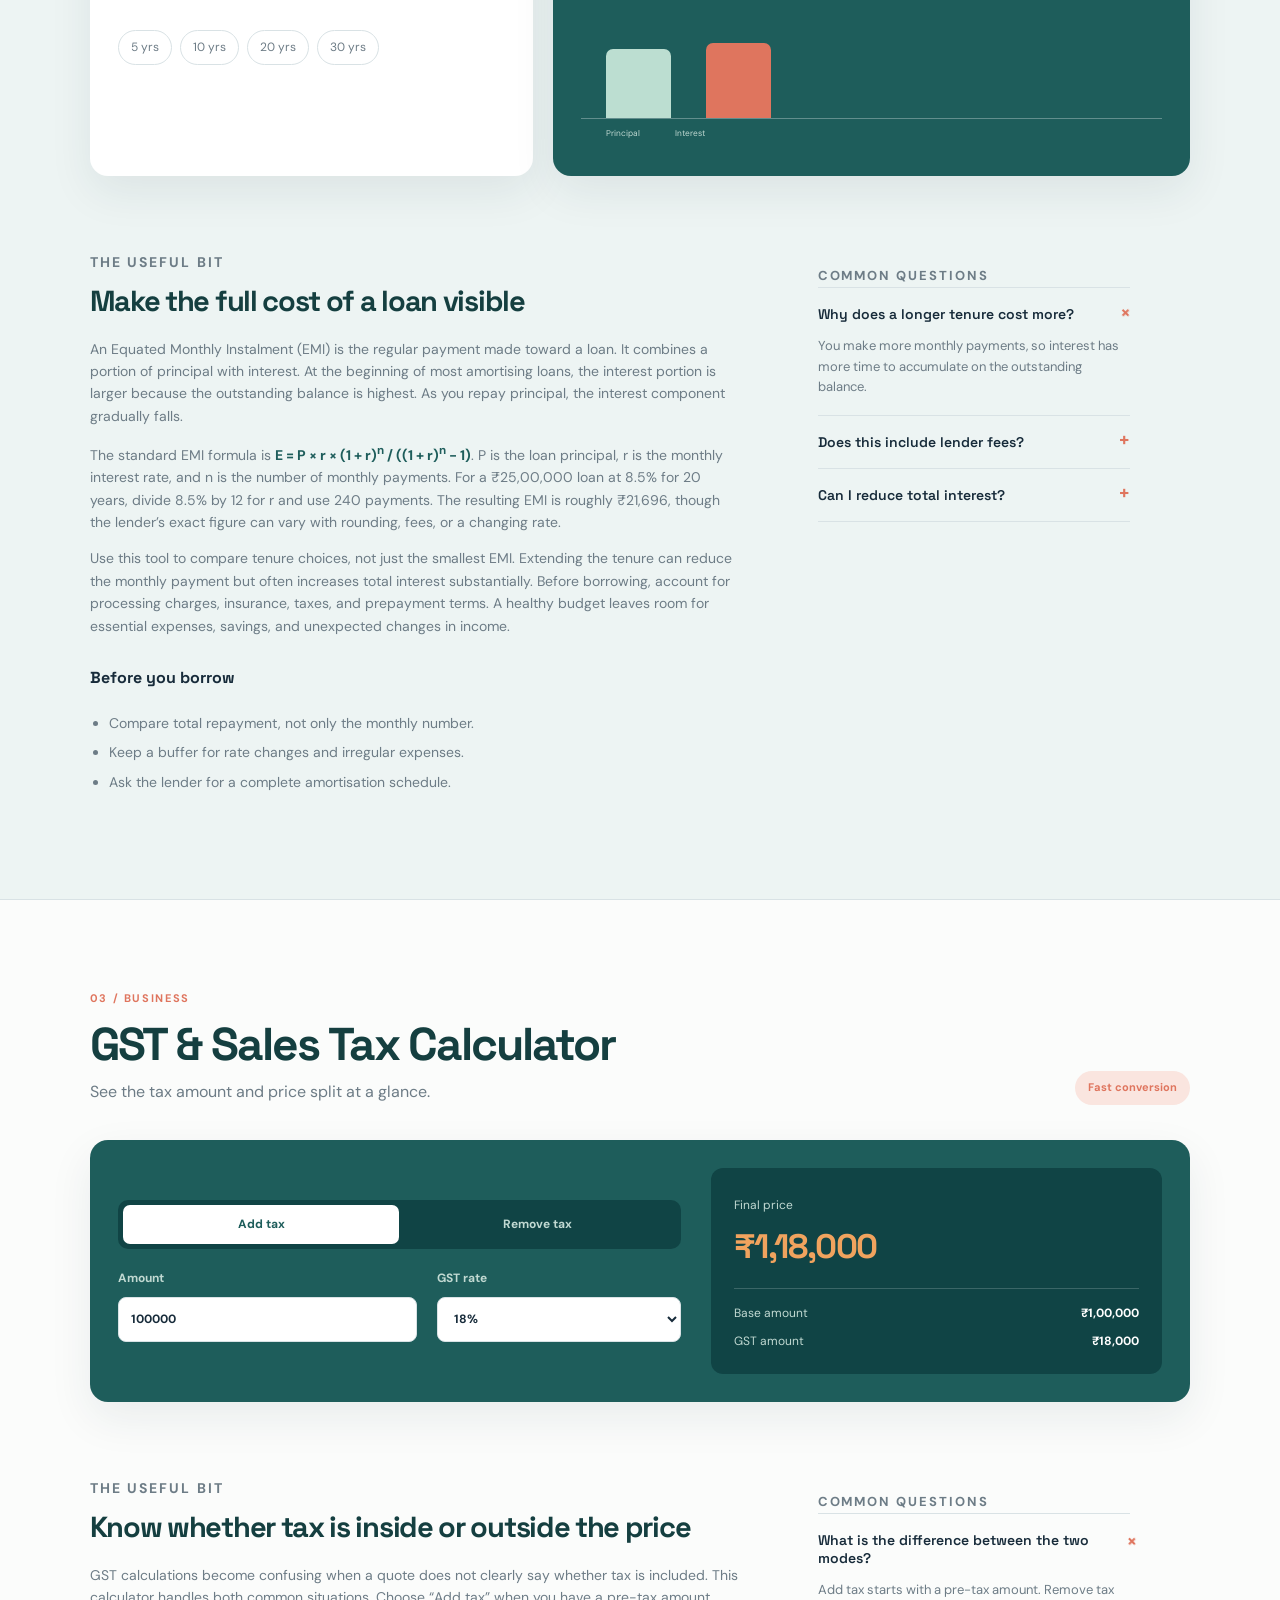
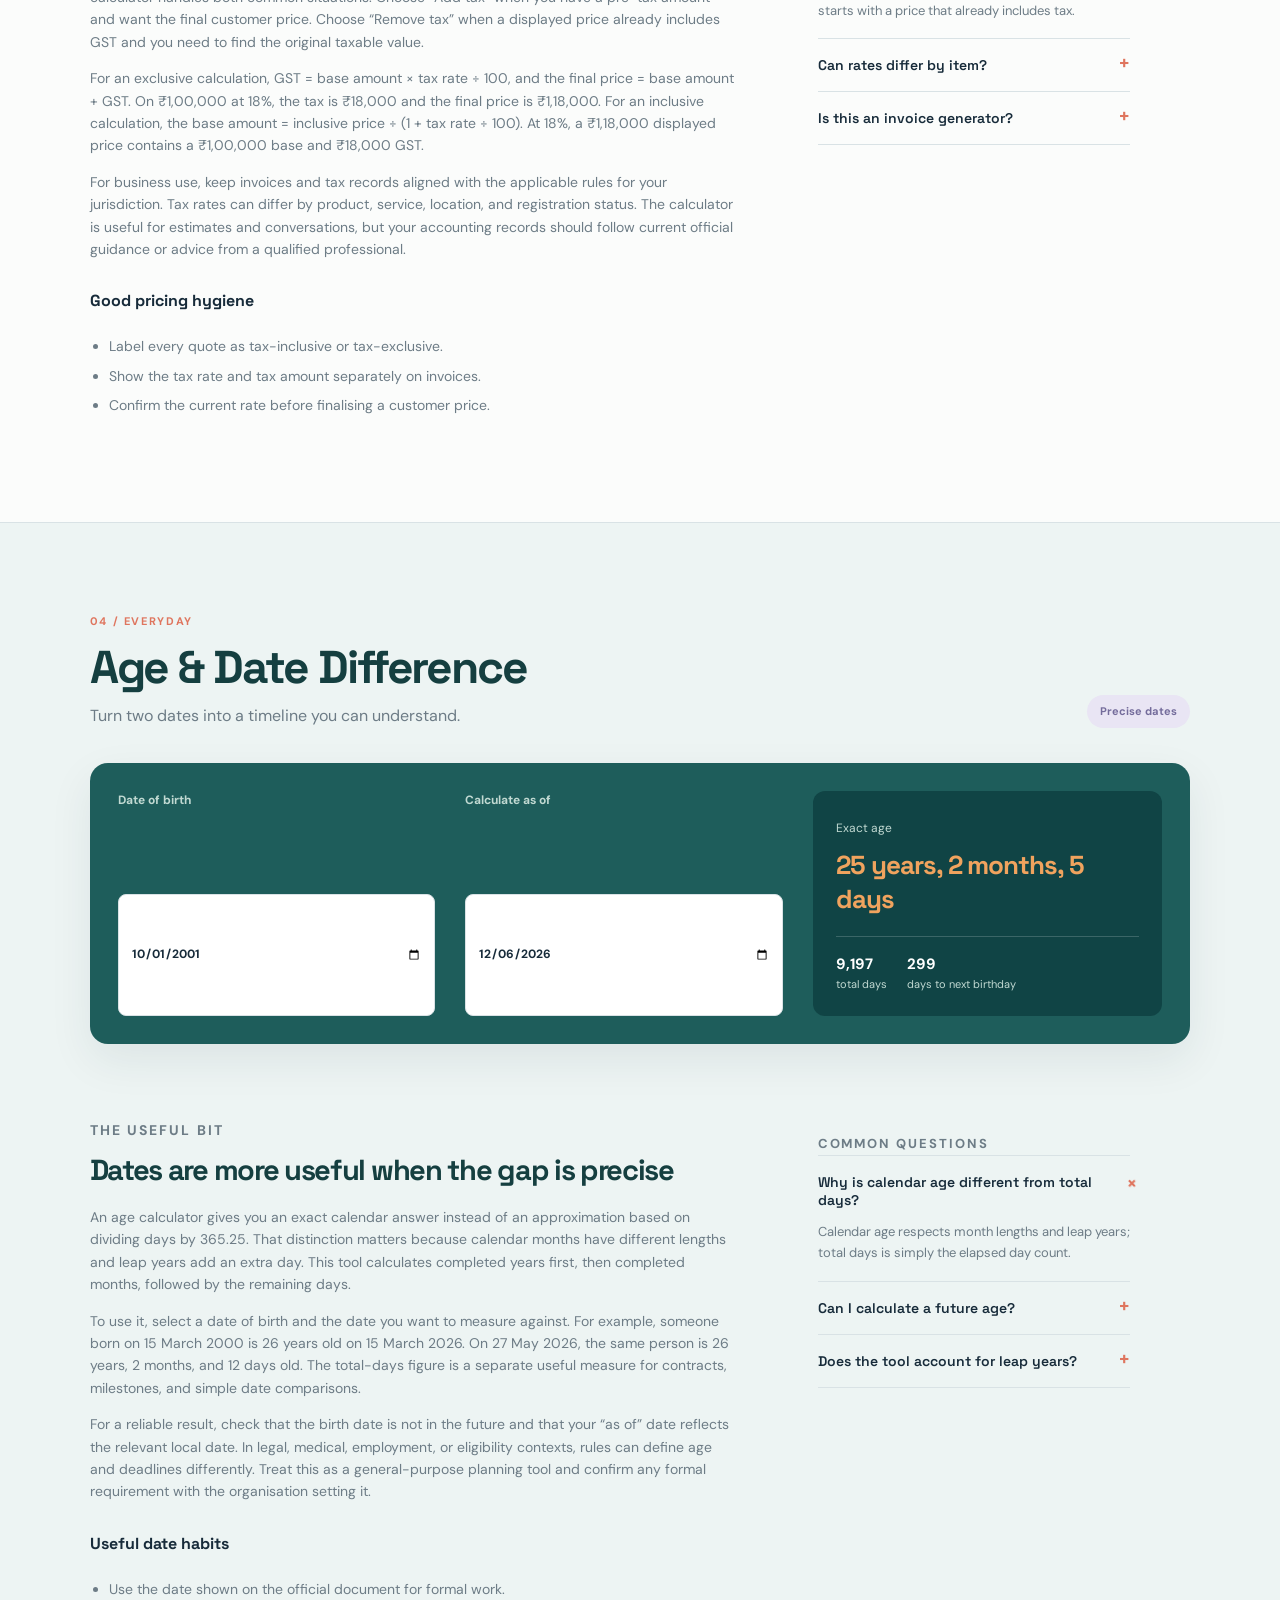
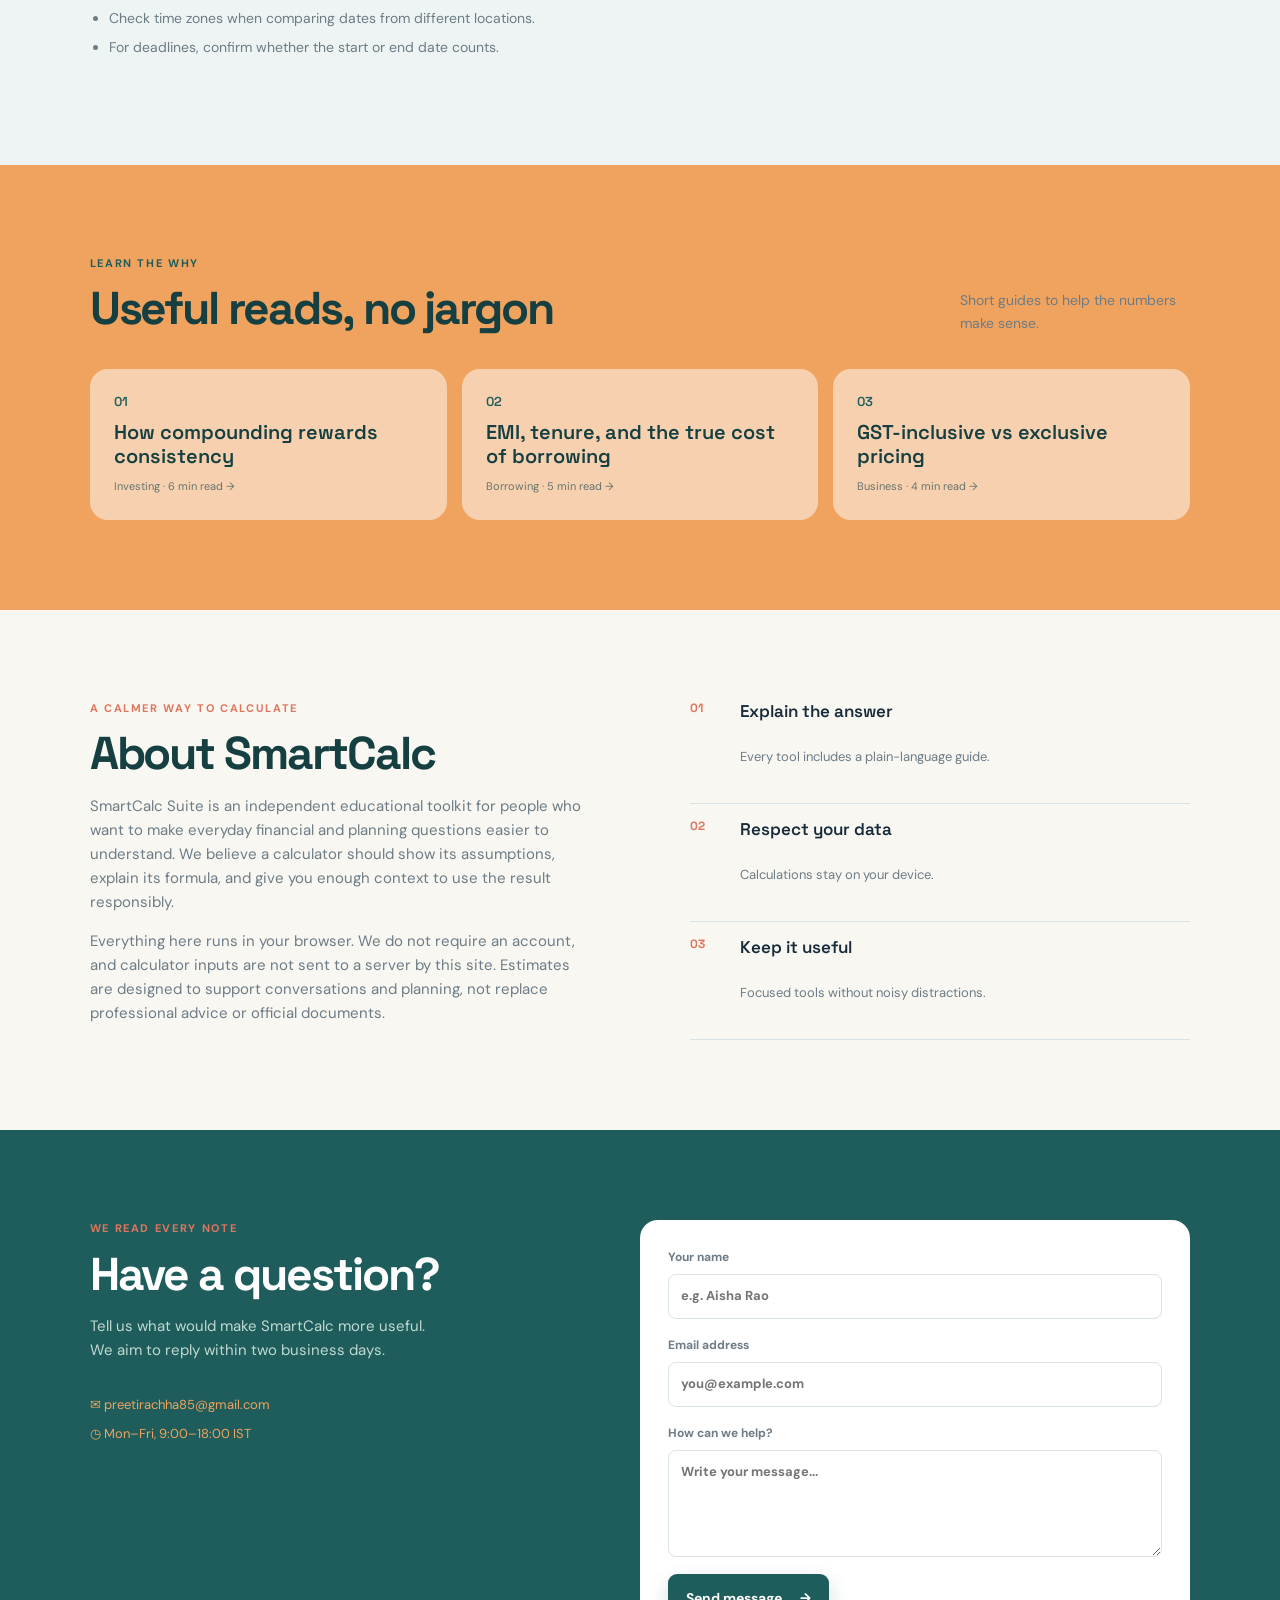
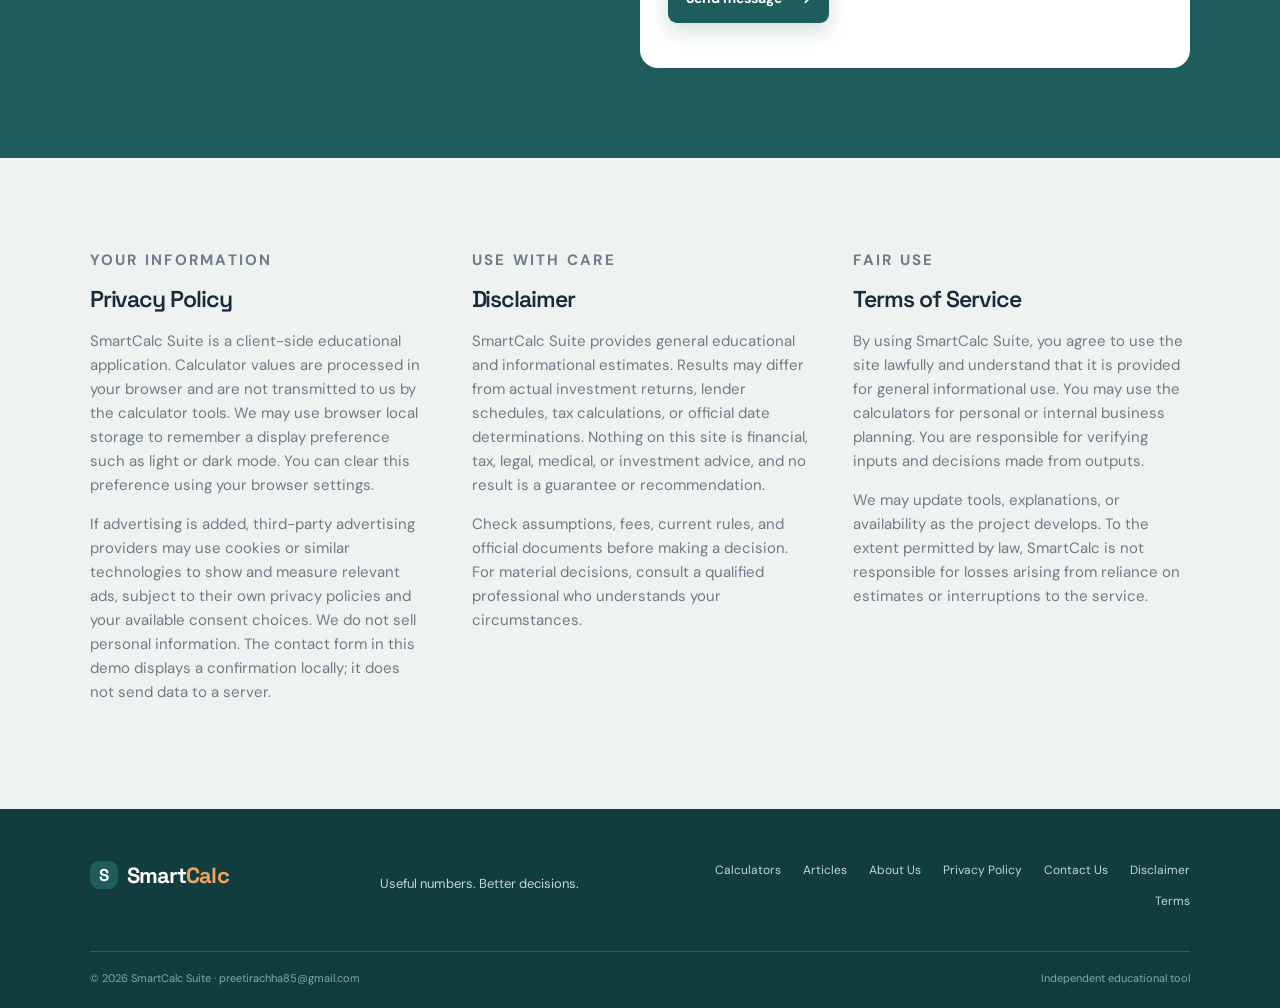
==== commit a5acae31: "Update print statement from 'Hello' to 'Goodbye'" ====
--- a/index.html
+++ b/index.html
@@ -1,6 +1,7 @@
 <!doctype html>
 <html lang="en">
 <head>
+  <meta name="google-site-verification" content="oMMg0yHB6iW3KC-v2G790p1f3t8nCzZB1fhh2F-SzB4" />
   <meta charset="UTF-8">
   <meta name="viewport" content="width=device-width, initial-scale=1.0">
   <meta name="description" content="SmartCalc Suite is a free financial and utility calculator hub for SIP, EMI, GST, age and date calculations, with practical explainers.">
@@ -74,4 +75,4 @@
   </div>
   <script src="app.js"></script>
 </body>
-</html>+</html>
